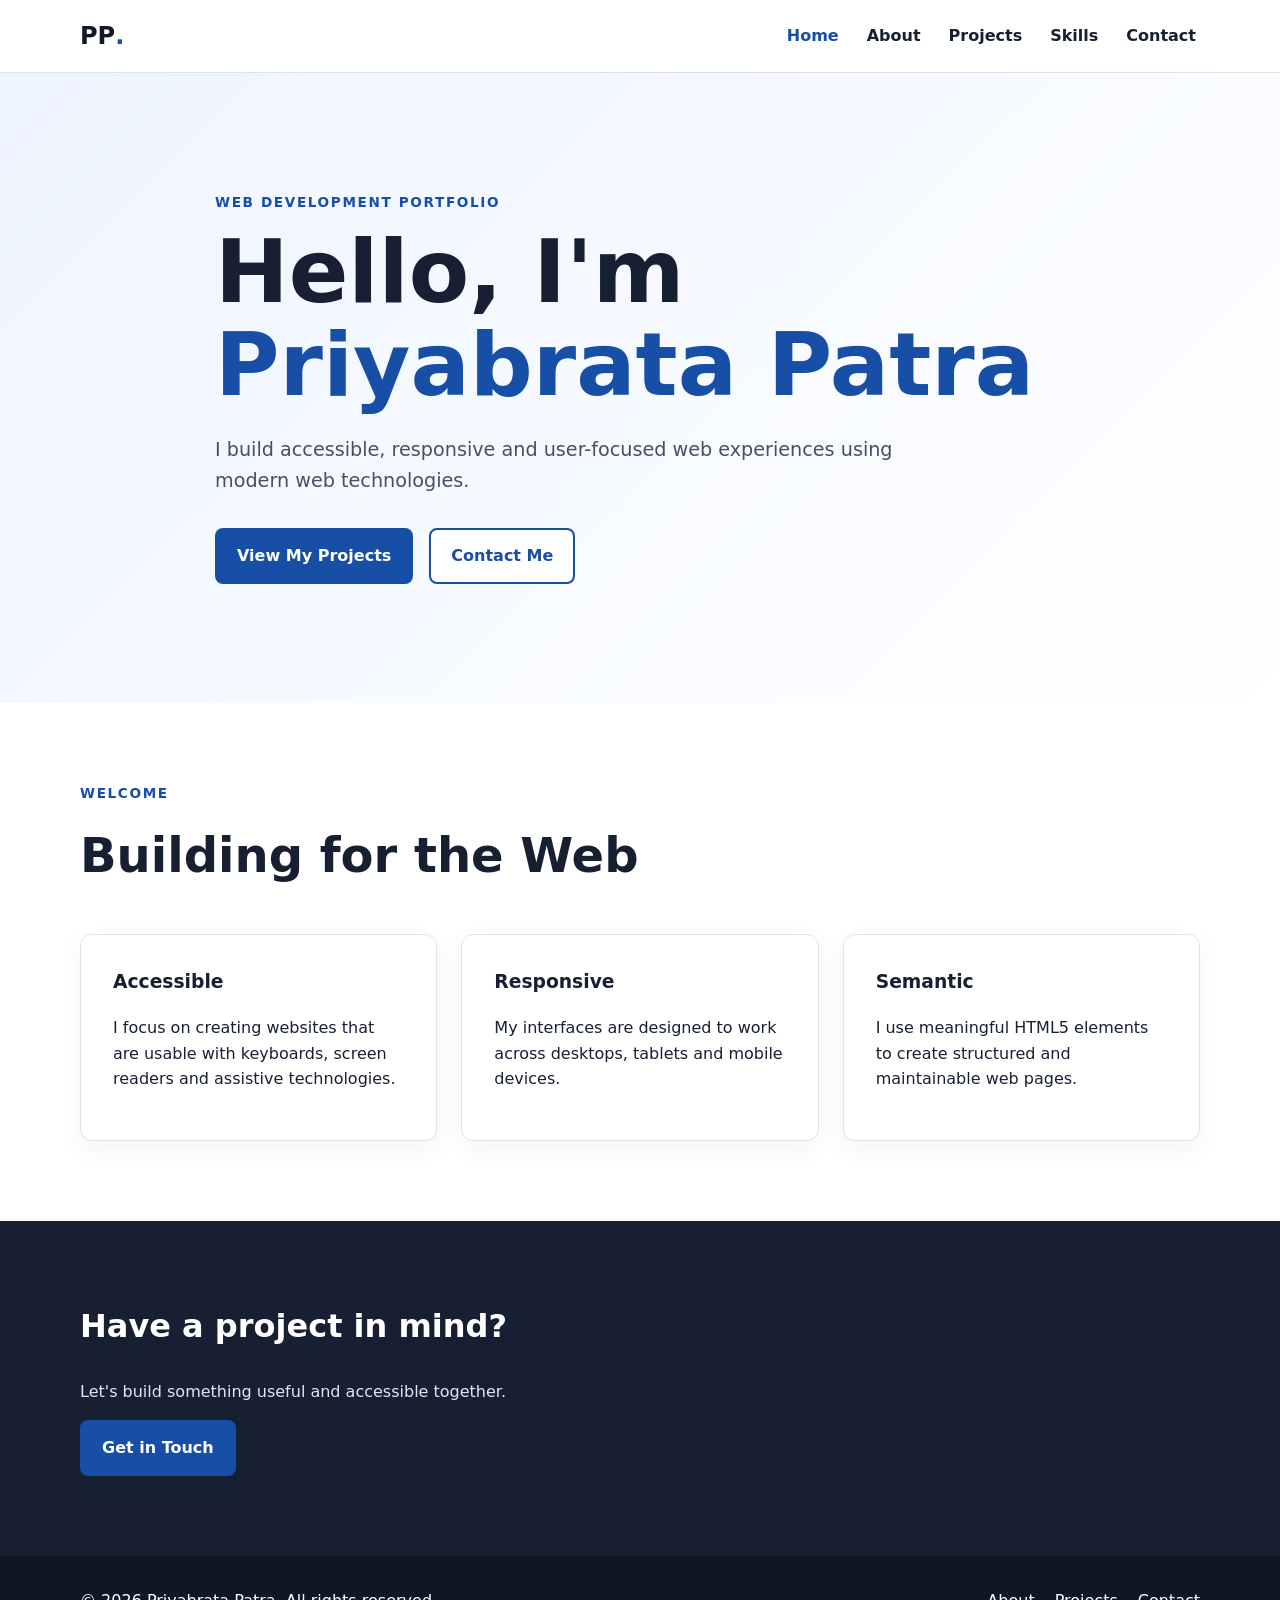
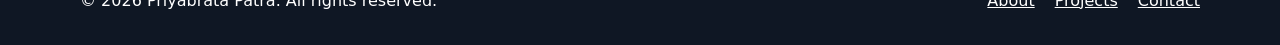
==== index.html @ 79d9bdec "Revise index.html for SEO and content updates Updated meta tags and content for improved SEO and cla" ====
<!DOCTYPE html>
<html lang="en">

<head>

    <meta charset="UTF-8">

    <meta
        name="viewport"
        content="width=device-width, initial-scale=1"
    >

    <title>Priyabrata Patra | Web Developer Portfolio</title>

    <meta
        name="description"
        content="Priyabrata Patra's portfolio showcasing accessible, responsive web development projects, technical skills and practical work."
    >

    <meta
        name="author"
        content="Priyabrata Patra"
    >

    <meta
        name="robots"
        content="index, follow"
    >

    <link
        rel="canonical"
        href="https://priyabratacare-source.github.io/portfolio/"
    >

    <meta
        property="og:title"
        content="Priyabrata Patra | Web Developer Portfolio"
    >

    <meta
        property="og:description"
        content="Explore Priyabrata Patra's web development projects, technical skills and practical work."
    >

    <meta
        property="og:type"
        content="website"
    >

    <meta
        property="og:url"
        content="https://priyabratacare-source.github.io/portfolio/"
    >

    <meta
        name="theme-color"
        content="#2563EB"
    >

    <link
        rel="stylesheet"
        href="css/style.css"
    >

</head>


<body>

    <!-- Skip navigation -->
    <a
        class="skip-link"
        href="#main-content"
    >
        Skip to main content
    </a>


    <!-- ================= HEADER ================= -->

    <header class="site-header">

        <div class="container header-inner">

            <!-- Logo -->

            <a
                class="logo"
                href="index.html"
                aria-label="Priyabrata Patra home"
            >
                PP<span aria-hidden="true">.</span>
            </a>


            <!-- Primary Navigation -->

            <nav
                class="main-navigation"
                aria-label="Primary navigation"
            >

                <ul>

                    <li>
                        <a
                            href="index.html"
                            aria-current="page"
                        >
                            Home
                        </a>
                    </li>

                    <li>
                        <a href="about.html">
                            About
                        </a>
                    </li>

                    <li>
                        <a href="projects.html">
                            Projects
                        </a>
                    </li>

                    <li>
                        <a href="skills.html">
                            Skills
                        </a>
                    </li>

                    <li>
                        <a href="contact.html">
                            Contact
                        </a>
                    </li>

                </ul>

            </nav>

        </div>

    </header>


    <!-- ================= MAIN CONTENT ================= -->

    <main id="main-content">


        <!-- ================= HERO ================= -->

        <section
            class="hero"
            aria-labelledby="hero-title"
        >

            <div class="container hero-content">

                <p class="eyebrow">
                    Web Development Portfolio
                </p>


                <h1 id="hero-title">
                    Hello, I'm
                    <span>Priyabrata Patra</span>
                </h1>


                <p class="hero-description">
                    I build accessible, responsive and user-focused
                    web experiences using modern web technologies.
                </p>


                <div class="button-group">

                    <a
                        class="button primary-button"
                        href="projects.html"
                    >
                        View My Projects
                    </a>

                    <a
                        class="button secondary-button"
                        href="contact.html"
                    >
                        Contact Me
                    </a>

                </div>

            </div>

        </section>


        <!-- ================= INTRODUCTION ================= -->

        <section
            class="section"
            aria-labelledby="introduction-title"
        >

            <div class="container">

                <header class="section-header">

                    <p class="eyebrow">
                        Welcome
                    </p>

                    <h2 id="introduction-title">
                        Building for the Web
                    </h2>

                </header>


                <div class="content-grid">


                    <article class="card">

                        <h3>
                            Accessible
                        </h3>

                        <p>
                            I focus on creating websites that are
                            usable with keyboards, screen readers
                            and assistive technologies.
                        </p>

                    </article>


                    <article class="card">

                        <h3>
                            Responsive
                        </h3>

                        <p>
                            My interfaces are designed to work across
                            desktops, tablets and mobile devices.
                        </p>

                    </article>


                    <article class="card">

                        <h3>
                            Semantic
                        </h3>

                        <p>
                            I use meaningful HTML5 elements to create
                            structured and maintainable web pages.
                        </p>

                    </article>


                </div>

            </div>

        </section>


        <!-- ================= CALL TO ACTION ================= -->

        <aside
            class="cta-section"
            aria-labelledby="cta-title"
        >

            <div class="container">

                <h2 id="cta-title">
                    Have a project in mind?
                </h2>

                <p>
                    Let's build something useful and accessible together.
                </p>

                <a
                    class="button primary-button"
                    href="contact.html"
                >
                    Get in Touch
                </a>

            </div>

        </aside>


    </main>


    <!-- ================= FOOTER ================= -->

    <footer class="site-footer">

        <div class="container footer-inner">

            <p>
                &copy; 2026 Priyabrata Patra.
                All rights reserved.
            </p>


            <nav
                aria-label="Footer navigation"
            >

                <ul>

                    <li>
                        <a href="about.html">
                            About
                        </a>
                    </li>

                    <li>
                        <a href="projects.html">
                            Projects
                        </a>
                    </li>

                    <li>
                        <a href="contact.html">
                            Contact
                        </a>
                    </li>

                </ul>

            </nav>

        </div>

    </footer>

</body>

</html>
---- css/style.css ----
/* =========================================================
   BASE
========================================================= */

*,
*::before,
*::after {
    box-sizing: border-box;
}

html {
    scroll-behavior: smooth;
}

body {
    margin: 0;
    font-family:
        system-ui,
        -apple-system,
        BlinkMacSystemFont,
        "Segoe UI",
        sans-serif;

    line-height: 1.6;
    color: #172033;
    background: #ffffff;
}

img {
    max-width: 100%;
    height: auto;
    display: block;
}

a {
    color: #174ea6;
}

a:hover {
    text-decoration-thickness: 2px;
}

button,
input,
textarea {
    font: inherit;
}

button {
    cursor: pointer;
}

/* =========================================================
   ACCESSIBILITY
========================================================= */

.skip-link {
    position: fixed;
    top: -100px;
    left: 1rem;
    z-index: 9999;

    padding: 0.75rem 1rem;

    color: #ffffff;
    background: #111827;

    border-radius: 0.4rem;
}

.skip-link:focus {
    top: 1rem;
}

:focus-visible {
    outline: 3px solid #ff8c00;
    outline-offset: 3px;
}

.visually-hidden {
    position: absolute;
    width: 1px;
    height: 1px;

    padding: 0;
    margin: -1px;

    overflow: hidden;
    clip: rect(0, 0, 0, 0);

    white-space: nowrap;
    border: 0;
}

/* =========================================================
   LAYOUT
========================================================= */

.container {
    width: min(1120px, calc(100% - 2rem));
    margin-inline: auto;
}

.narrow-content {
    max-width: 760px;
}

.section {
    padding: 5rem 0;
}

.section-alt {
    background: #f5f7fa;
}

/* =========================================================
   HEADER
========================================================= */

.site-header {
    position: sticky;
    top: 0;
    z-index: 1000;

    background: #ffffff;

    border-bottom: 1px solid #dfe3e8;
}

.header-inner {
    min-height: 72px;

    display: flex;
    align-items: center;
    justify-content: space-between;

    gap: 2rem;
}

.logo {
    display: inline-flex;
    align-items: center;

    font-size: 1.5rem;
    font-weight: 800;

    text-decoration: none;

    color: #111827;
}

.logo span {
    color: #174ea6;
}

/* =========================================================
   NAVIGATION
========================================================= */

.main-navigation ul,
.site-footer ul {
    display: flex;
    flex-wrap: wrap;

    gap: 1.25rem;

    list-style: none;

    padding: 0;
    margin: 0;
}

.main-navigation a {
    display: inline-block;

    padding: 0.5rem 0.25rem;

    color: #172033;

    font-weight: 600;
    text-decoration: none;
}

.main-navigation a:hover,
.main-navigation a[aria-current="page"] {
    color: #174ea6;
}

/* =========================================================
   HERO
========================================================= */

.hero {
    min-height: 70vh;

    display: flex;
    align-items: center;

    background:
        linear-gradient(
            135deg,
            #eef4ff,
            #ffffff
        );
}

.hero-content {
    max-width: 850px;
}

.eyebrow {
    margin: 0 0 0.75rem;

    color: #174ea6;

    font-size: 0.85rem;
    font-weight: 800;

    letter-spacing: 0.12em;
    text-transform: uppercase;
}

.hero h1 {
    max-width: 900px;

    margin: 0;

    font-size: clamp(2.5rem, 7vw, 5.5rem);
    line-height: 1.05;
}

.hero h1 span {
    color: #174ea6;
}

.hero-description {
    max-width: 680px;

    margin: 1.5rem 0;

    font-size: 1.2rem;
    color: #455065;
}

/* =========================================================
   BUTTONS
========================================================= */

.button-group {
    display: flex;
    flex-wrap: wrap;

    gap: 1rem;

    margin-top: 2rem;
}

.button {
    display: inline-block;

    padding: 0.8rem 1.25rem;

    border: 2px solid transparent;
    border-radius: 0.5rem;

    font-weight: 700;
    text-decoration: none;

    transition:
        transform 0.2s ease,
        background-color 0.2s ease;
}

.button:hover {
    transform: translateY(-2px);
}

.primary-button {
    color: #ffffff;
    background: #174ea6;
}

.primary-button:hover {
    background: #123d82;
}

.secondary-button {
    color: #174ea6;
    background: #ffffff;

    border-color: #174ea6;
}

.secondary-button:hover {
    color: #ffffff;
    background: #174ea6;
}

/* =========================================================
   PAGE HEADER
========================================================= */

.page-header {
    padding: 5rem 0 4rem;

    background: #f5f7fa;

    border-bottom: 1px solid #e1e5ea;
}

.page-header h1 {
    margin: 0;

    font-size: clamp(2.3rem, 5vw, 4rem);
    line-height: 1.1;
}

.page-header p:last-child {
    max-width: 650px;

    margin-bottom: 0;

    color: #4c586d;

    font-size: 1.1rem;
}

/* =========================================================
   SECTION HEADERS
========================================================= */

.section-header {
    max-width: 700px;

    margin-bottom: 2.5rem;
}

.section-header h2 {
    margin: 0;

    font-size: clamp(2rem, 4vw, 3rem);
}

/* =========================================================
   CARDS
========================================================= */

.content-grid {
    display: grid;

    grid-template-columns:
        repeat(3, minmax(0, 1fr));

    gap: 1.5rem;
}

.card,
.project-card,
.form-wrapper,
.contact-information {
    padding: 2rem;

    background: #ffffff;

    border: 1px solid #dfe3e8;
    border-radius: 0.75rem;

    box-shadow:
        0 8px 25px rgba(0, 0, 0, 0.05);
}

.card h2,
.card h3 {
    margin-top: 0;
}

/* =========================================================
   TWO COLUMN
========================================================= */

.two-column {
    display: grid;

    grid-template-columns:
        1.5fr 1fr;

    gap: 3rem;

    align-items: start;
}

.two-column h2 {
    margin-top: 0;

    font-size: 2rem;
}

/* =========================================================
   PROJECTS
========================================================= */

.project-grid {
    display: grid;

    grid-template-columns:
        repeat(3, minmax(0, 1fr));

    gap: 1.5rem;
}

.project-card {
    display: flex;
}

.project-content {
    width: 100%;
}

.project-number {
    margin-top: 0;

    color: #174ea6;

    font-size: 0.8rem;
    font-weight: 800;

    text-transform: uppercase;
    letter-spacing: 0.1em;
}

.project-card h3 {
    margin-top: 0.5rem;

    font-size: 1.5rem;
}

.tag-list {
    display: flex;
    flex-wrap: wrap;

    gap: 0.5rem;

    padding: 0;
    margin: 1.25rem 0;

    list-style: none;
}

.tag-list li {
    padding: 0.3rem 0.65rem;

    background: #eef4ff;

    border-radius: 999px;

    color: #174ea6;

    font-size: 0.85rem;
    font-weight: 700;
}

.text-link {
    font-weight: 700;
}

/* =========================================================
   SKILLS
========================================================= */

.skill-list {
    padding-left: 1.25rem;

    margin-bottom: 0;
}

.skill-list li {
    margin-bottom: 0.5rem;
}

/* =========================================================
   CTA
========================================================= */

.cta-section {
    padding: 5rem 0;

    color: #ffffff;

    background: #172033;
}

.cta-section h2 {
    margin-top: 0;

    font-size: 2rem;
}

.cta-section p {
    color: #e1e7f0;
}

/* =========================================================
   CONTACT
========================================================= */

.contact-layout {
    display: grid;

    grid-template-columns:
        0.8fr 1.2fr;

    gap: 2rem;

    align-items: start;
}

.contact-information h2,
.form-wrapper h2 {
    margin-top: 0;
}

address {
    font-style: normal;
}

.form-group {
    margin-bottom: 1.25rem;
}

.form-group label {
    display: block;

    margin-bottom: 0.4rem;

    font-weight: 700;
}

.form-group input,
.form-group textarea {
    width: 100%;

    padding: 0.75rem 0.9rem;

    color: #172033;
    background: #ffffff;

    border: 2px solid #aeb7c5;
    border-radius: 0.4rem;
}

.form-group textarea {
    resize: vertical;
    min-height: 160px;
}

.form-group input:focus,
.form-group textarea:focus {
    border-color: #174ea6;
}

/* =========================================================
   FOOTER
========================================================= */

.site-footer {
    padding: 2rem 0;

    background: #0f1724;

    color: #ffffff;
}

.footer-inner {
    display: flex;

    justify-content: space-between;
    align-items: center;

    gap: 1rem;
}

.site-footer p {
    margin: 0;
}

.site-footer a {
    color: #ffffff;
}

/* =========================================================
   RESPONSIVE
========================================================= */

@media (max-width: 850px) {

    .header-inner {
        flex-direction: column;

        padding: 1rem 0;
    }

    .main-navigation ul {
        justify-content: center;
    }

    .content-grid,
    .project-grid,
    .two-column,
    .contact-layout {
        grid-template-columns: 1fr;
    }

    .hero {
        min-height: auto;

        padding: 6rem 0;
    }

    .section {
        padding: 4rem 0;
    }

    .footer-inner {
        flex-direction: column;

        text-align: center;
    }

}

@media (max-width: 500px) {

    .container {
        width: min(100% - 1.25rem, 1120px);
    }

    .main-navigation ul {
        gap: 0.6rem;
    }

    .main-navigation a {
        font-size: 0.9rem;
    }

    .button-group {
        flex-direction: column;
    }

    .button {
        width: 100%;

        text-align: center;
    }

    .card,
    .project-card,
    .form-wrapper,
    .contact-information {
        padding: 1.4rem;
    }

}

/* =========================================================
   REDUCED MOTION
========================================================= */

@media (prefers-reduced-motion: reduce) {

    html {
        scroll-behavior: auto;
    }

    *,
    *::before,
    *::after {
        transition-duration: 0.01ms !important;
        animation-duration: 0.01ms !important;
        animation-iteration-count: 1 !important;
    }

}
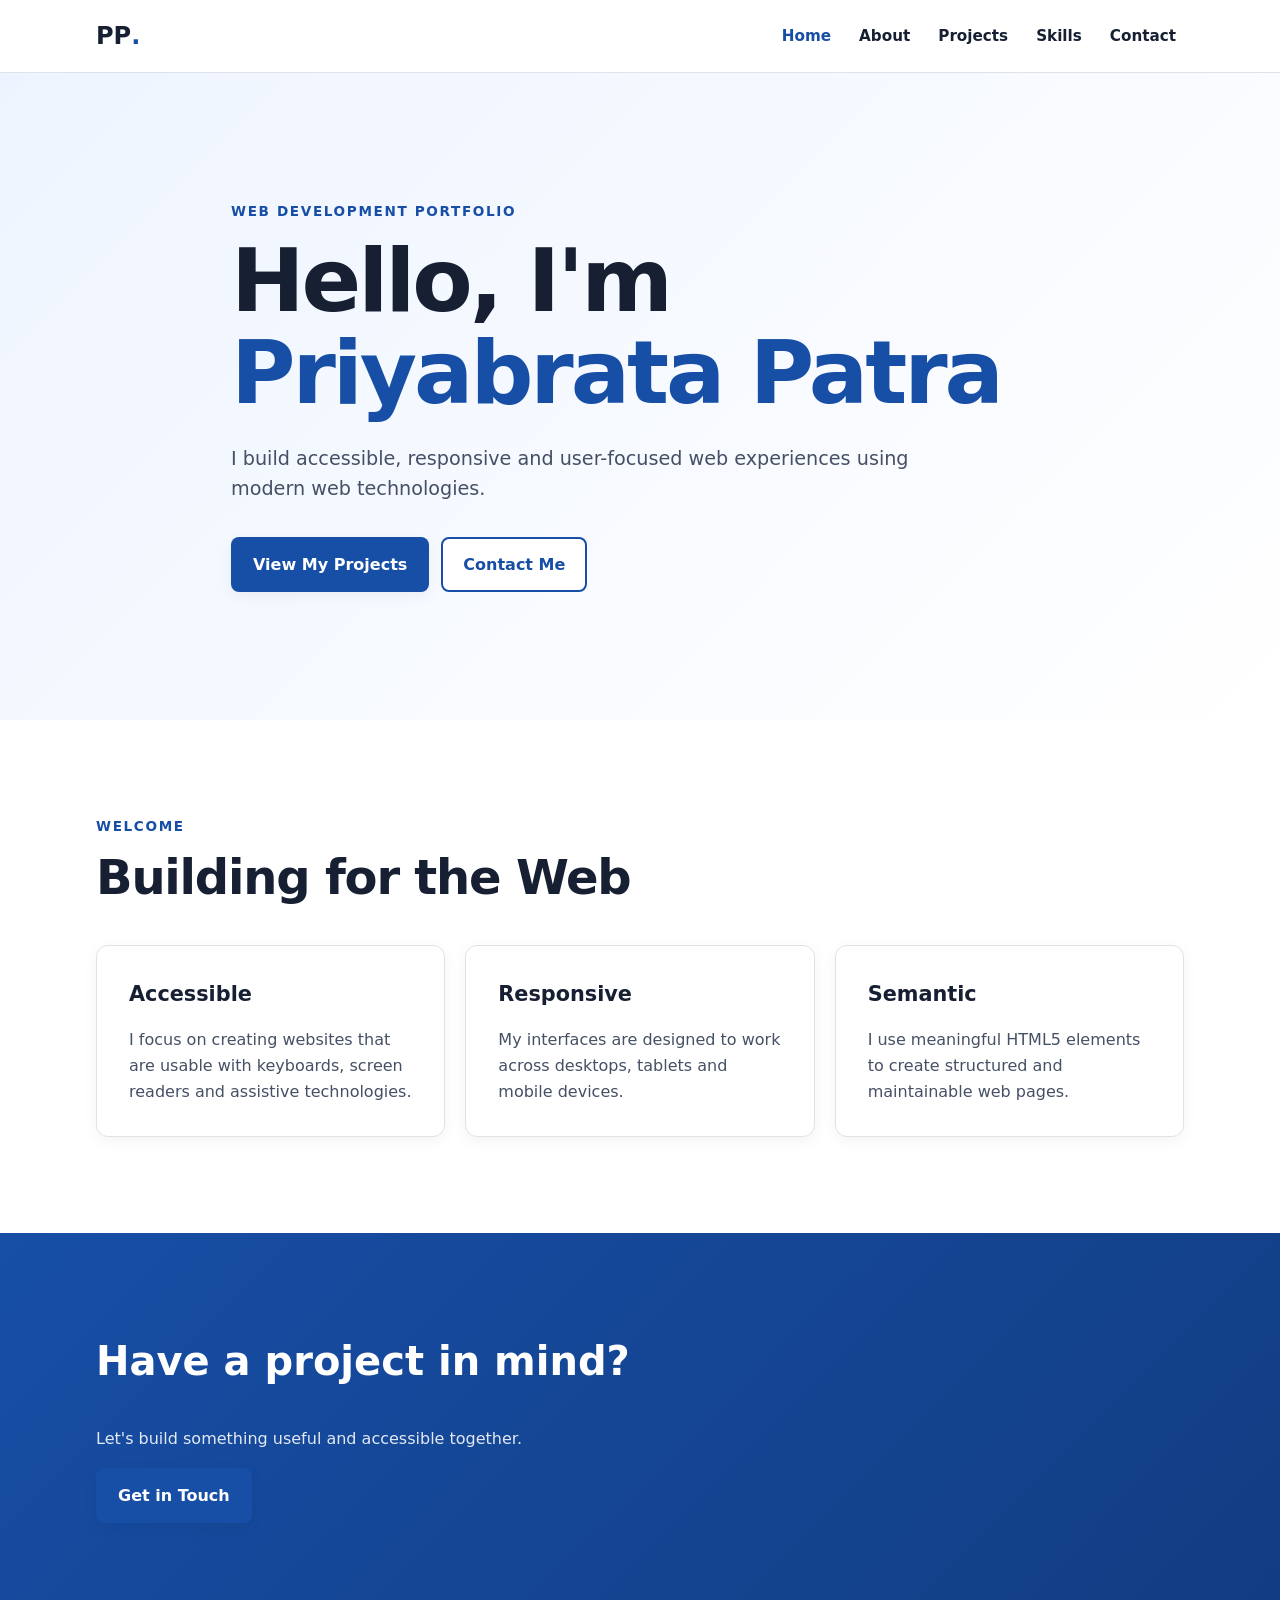
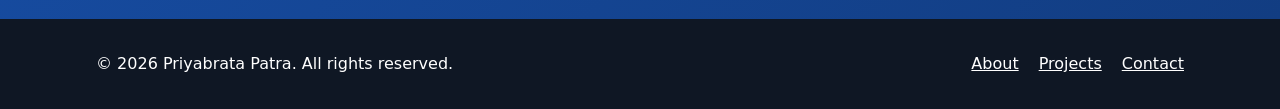
==== commit 56fb01c4: "Add newline at end of index.html" ====
--- a/index.html
+++ b/index.html
@@ -353,3 +353,4 @@
 </body>
 
 </html>
+ 
--- a/css/style.css
+++ b/css/style.css
@@ -1,39 +1,132 @@
-/* =========================================================
-   BASE
-========================================================= */
-
-*,
-*::before,
-*::after {
-    box-sizing: border-box;
-}
-
-html {
-    scroll-behavior: smooth;
-}
-
-body {
-    margin: 0;
-    font-family:
+/*
+=========================================================
+   PRIYABRATA PATRA PORTFOLIO — RESPONSIVE CSS
+   Mobile-first • Grid • Flexbox • Light/Dark Theme
+=========================================================
+*/
+
+/* =========================================================
+   1. DESIGN TOKENS
+========================================================= */
+
+:root {
+    color-scheme: light;
+
+    --primary: #174ea6;
+    --primary-dark: #123d82;
+    --primary-light: #eef4ff;
+    --accent: #ff8c00;
+
+    --bg: #ffffff;
+    --bg-alt: #f5f7fa;
+    --surface: #ffffff;
+
+    --text: #172033;
+    --text-secondary: #455065;
+
+    --border: #dfe3e8;
+    --border-strong: #aeb7c5;
+
+    --footer-bg: #0f1724;
+    --footer-text: #ffffff;
+
+    --shadow-sm: 0 4px 15px rgba(0, 0, 0, 0.05);
+    --shadow-md: 0 8px 25px rgba(0, 0, 0, 0.08);
+    --shadow-lg: 0 18px 45px rgba(0, 0, 0, 0.12);
+
+    --container-width: 1120px;
+    --container-padding: 1rem;
+
+    --radius-sm: 0.45rem;
+    --radius-md: 0.75rem;
+    --radius-lg: 1rem;
+    --radius-round: 999px;
+
+    --transition-fast: 0.2s ease;
+    --transition: 0.3s ease;
+
+    --font-family:
         system-ui,
         -apple-system,
         BlinkMacSystemFont,
         "Segoe UI",
         sans-serif;
-
+}
+
+@media (prefers-color-scheme: dark) {
+    :root {
+        color-scheme: dark;
+
+        --bg: #0f172a;
+        --bg-alt: #111827;
+        --surface: #1e293b;
+
+        --text: #f1f5f9;
+        --text-secondary: #cbd5e1;
+
+        --border: #334155;
+        --border-strong: #64748b;
+
+        --primary: #60a5fa;
+        --primary-dark: #3b82f6;
+        --primary-light: #172554;
+
+        --footer-bg: #020617;
+        --footer-text: #f8fafc;
+
+        --shadow-sm: 0 4px 15px rgba(0, 0, 0, 0.22);
+        --shadow-md: 0 8px 25px rgba(0, 0, 0, 0.30);
+        --shadow-lg: 0 18px 45px rgba(0, 0, 0, 0.38);
+    }
+}
+
+/* =========================================================
+   2. RESET
+========================================================= */
+
+*,
+*::before,
+*::after {
+    box-sizing: border-box;
+}
+
+html {
+    scroll-behavior: smooth;
+    scroll-padding-top: 90px;
+}
+
+body {
+    min-height: 100vh;
+    margin: 0;
+    overflow-x: hidden;
+
+    font-family: var(--font-family);
+    font-size: 1rem;
     line-height: 1.6;
-    color: #172033;
-    background: #ffffff;
+
+    color: var(--text);
+    background: var(--bg);
+
+    text-rendering: optimizeLegibility;
+
+    transition:
+        color var(--transition),
+        background-color var(--transition);
+}
+
+img,
+svg,
+video {
+    display: block;
+    max-width: 100%;
 }
 
 img {
-    max-width: 100%;
     height: auto;
-    display: block;
 }
 
 a {
-    color: #174ea6;
+    color: var(--primary);
 }
 
 a:hover {
@@ -42,7 +135,8 @@
 
 button,
 input,
-textarea {
+textarea,
+select {
     font: inherit;
 }
 
@@ -50,8 +144,35 @@
     cursor: pointer;
 }
 
-/* =========================================================
-   ACCESSIBILITY
+ul,
+ol {
+    margin: 0;
+    padding: 0;
+}
+
+h1,
+h2,
+h3,
+p {
+    overflow-wrap: break-word;
+}
+
+h1,
+h2,
+h3 {
+    color: var(--text);
+}
+
+p {
+    color: var(--text-secondary);
+}
+
+p:last-child {
+    margin-bottom: 0;
+}
+
+/* =========================================================
+   3. ACCESSIBILITY
 ========================================================= */
 
 .skip-link {
@@ -65,7 +186,10 @@
     color: #ffffff;
     background: #111827;
 
-    border-radius: 0.4rem;
+    border-radius: var(--radius-sm);
+
+    text-decoration: none;
+    font-weight: 700;
 }
 
 .skip-link:focus {
@@ -73,48 +197,51 @@
 }
 
 :focus-visible {
-    outline: 3px solid #ff8c00;
+    outline: 3px solid var(--accent);
     outline-offset: 3px;
 }
 
 .visually-hidden {
-    position: absolute;
-    width: 1px;
-    height: 1px;
-
-    padding: 0;
-    margin: -1px;
-
-    overflow: hidden;
-    clip: rect(0, 0, 0, 0);
-
-    white-space: nowrap;
-    border: 0;
-}
-
-/* =========================================================
-   LAYOUT
+    position: absolute !important;
+    width: 1px !important;
+    height: 1px !important;
+    padding: 0 !important;
+    margin: -1px !important;
+    overflow: hidden !important;
+    clip: rect(0, 0, 0, 0) !important;
+    white-space: nowrap !important;
+    border: 0 !important;
+}
+
+/* =========================================================
+   4. CONTAINER
 ========================================================= */
 
 .container {
-    width: min(1120px, calc(100% - 2rem));
+    width: 100%;
+    max-width: var(--container-width);
     margin-inline: auto;
+    padding-inline: var(--container-padding);
 }
 
 .narrow-content {
     max-width: 760px;
 }
 
+/* =========================================================
+   5. SECTIONS
+========================================================= */
+
 .section {
-    padding: 5rem 0;
+    padding-block: 3.5rem;
 }
 
 .section-alt {
-    background: #f5f7fa;
-}
-
-/* =========================================================
-   HEADER
+    background: var(--bg-alt);
+}
+
+/* =========================================================
+   6. HEADER
 ========================================================= */
 
 .site-header {
@@ -122,85 +249,123 @@
     top: 0;
     z-index: 1000;
 
-    background: #ffffff;
-
-    border-bottom: 1px solid #dfe3e8;
+    background: var(--bg);
+    background: color-mix(in srgb, var(--bg) 94%, transparent);
+
+    border-bottom: 1px solid var(--border);
+
+    backdrop-filter: blur(12px);
+    -webkit-backdrop-filter: blur(12px);
 }
 
 .header-inner {
-    min-height: 72px;
+    min-height: 64px;
 
     display: flex;
+    flex-direction: column;
     align-items: center;
-    justify-content: space-between;
-
-    gap: 2rem;
-}
+    justify-content: center;
+
+    gap: 0.5rem;
+    padding-block: 0.65rem;
+}
+
+/* =========================================================
+   7. LOGO
+========================================================= */
 
 .logo {
     display: inline-flex;
     align-items: center;
+    flex-shrink: 0;
+
+    color: var(--text);
 
     font-size: 1.5rem;
     font-weight: 800;
+    line-height: 1;
 
     text-decoration: none;
-
-    color: #111827;
 }
 
 .logo span {
-    color: #174ea6;
-}
-
-/* =========================================================
-   NAVIGATION
-========================================================= */
-
-.main-navigation ul,
-.site-footer ul {
-    display: flex;
-    flex-wrap: wrap;
-
-    gap: 1.25rem;
+    color: var(--primary);
+}
+
+/* =========================================================
+   8. NAVIGATION
+========================================================= */
+
+.main-navigation {
+    width: 100%;
+}
+
+.main-navigation ul {
+    display: grid;
+    grid-template-columns: repeat(3, minmax(0, 1fr));
+
+    gap: 0.25rem;
+
+    width: 100%;
 
     list-style: none;
-
-    padding: 0;
-    margin: 0;
+}
+
+.main-navigation li {
+    min-width: 0;
 }
 
 .main-navigation a {
-    display: inline-block;
-
-    padding: 0.5rem 0.25rem;
-
-    color: #172033;
-
-    font-weight: 600;
-    text-decoration: none;
-}
-
-.main-navigation a:hover,
-.main-navigation a[aria-current="page"] {
-    color: #174ea6;
-}
-
-/* =========================================================
-   HERO
-========================================================= */
-
-.hero {
-    min-height: 70vh;
+    min-height: 44px;
 
     display: flex;
     align-items: center;
+    justify-content: center;
+
+    padding: 0.5rem 0.25rem;
+
+    color: var(--text);
+
+    border-radius: var(--radius-sm);
+
+    font-size: 0.85rem;
+    font-weight: 600;
+    text-align: center;
+    text-decoration: none;
+
+    transition:
+        color var(--transition-fast),
+        background-color var(--transition-fast);
+}
+
+.main-navigation a:hover,
+.main-navigation a:focus-visible {
+    color: var(--primary);
+    background: var(--primary-light);
+}
+
+.main-navigation a[aria-current="page"] {
+    color: var(--primary);
+    font-weight: 800;
+}
+
+/* =========================================================
+   9. HERO
+========================================================= */
+
+.hero {
+    min-height: auto;
+
+    display: flex;
+    align-items: center;
+
+    padding-block: 4.5rem;
 
     background:
         linear-gradient(
             135deg,
-            #eef4ff,
-            #ffffff
+            var(--primary-light),
+            var(--bg)
         );
 }
 
@@ -211,7 +376,7 @@
 .eyebrow {
     margin: 0 0 0.75rem;
 
-    color: #174ea6;
+    color: var(--primary);
 
     font-size: 0.85rem;
     font-weight: 800;
@@ -222,41 +387,42 @@
 
 .hero h1 {
     max-width: 900px;
-
     margin: 0;
 
-    font-size: clamp(2.5rem, 7vw, 5.5rem);
+    font-size: clamp(2.5rem, 10vw, 5.5rem);
     line-height: 1.05;
+    letter-spacing: -0.035em;
 }
 
 .hero h1 span {
-    color: #174ea6;
+    color: var(--primary);
 }
 
 .hero-description {
     max-width: 680px;
-
-    margin: 1.5rem 0;
-
-    font-size: 1.2rem;
-    color: #455065;
-}
-
-/* =========================================================
-   BUTTONS
+    margin-block: 1.5rem;
+
+    color: var(--text-secondary);
+    font-size: clamp(1rem, 3vw, 1.2rem);
+}
+
+/* =========================================================
+   10. BUTTONS
 ========================================================= */
 
 .button-group {
     display: flex;
-    flex-wrap: wrap;
-
-    gap: 1rem;
-
+    flex-direction: column;
+    gap: 0.75rem;
     margin-top: 2rem;
 }
 
 .button {
-    display: inline-block;
+    min-height: 46px;
+
+    display: inline-flex;
+    align-items: center;
+    justify-content: center;
 
     padding: 0.8rem 1.25rem;
 
@@ -264,11 +430,15 @@
     border-radius: 0.5rem;
 
     font-weight: 700;
+    text-align: center;
     text-decoration: none;
 
     transition:
-        transform 0.2s ease,
-        background-color 0.2s ease;
+        transform var(--transition-fast),
+        color var(--transition-fast),
+        background-color var(--transition-fast),
+        border-color var(--transition-fast),
+        box-shadow var(--transition-fast);
 }
 
 .button:hover {
@@ -277,136 +447,180 @@
 
 .primary-button {
     color: #ffffff;
-    background: #174ea6;
+    background: var(--primary);
+    box-shadow: var(--shadow-sm);
 }
 
 .primary-button:hover {
-    background: #123d82;
+    color: #ffffff;
+    background: var(--primary-dark);
+    box-shadow: var(--shadow-md);
 }
 
 .secondary-button {
-    color: #174ea6;
-    background: #ffffff;
-
-    border-color: #174ea6;
+    color: var(--primary);
+    background: var(--bg);
+    border-color: var(--primary);
 }
 
 .secondary-button:hover {
     color: #ffffff;
-    background: #174ea6;
-}
-
-/* =========================================================
-   PAGE HEADER
+    background: var(--primary);
+}
+
+/* =========================================================
+   11. PAGE HEADER
 ========================================================= */
 
 .page-header {
-    padding: 5rem 0 4rem;
-
-    background: #f5f7fa;
-
-    border-bottom: 1px solid #e1e5ea;
+    padding-block: 3.5rem;
+
+    background: var(--bg-alt);
+    border-bottom: 1px solid var(--border);
 }
 
 .page-header h1 {
     margin: 0;
 
-    font-size: clamp(2.3rem, 5vw, 4rem);
+    font-size: clamp(2.3rem, 8vw, 4rem);
     line-height: 1.1;
+    letter-spacing: -0.03em;
 }
 
 .page-header p:last-child {
     max-width: 650px;
-
     margin-bottom: 0;
 
-    color: #4c586d;
-
+    color: var(--text-secondary);
     font-size: 1.1rem;
 }
 
 /* =========================================================
-   SECTION HEADERS
+   12. PROFILE PHOTO
+========================================================= */
+
+.profile-photo-wrapper {
+    display: flex;
+    align-items: center;
+    justify-content: center;
+}
+
+.profile-photo {
+    width: min(240px, 70vw);
+    aspect-ratio: 1 / 1;
+
+    margin: 0 auto;
+
+    object-fit: cover;
+
+    border: 5px solid var(--surface);
+    border-radius: 50%;
+
+    box-shadow: var(--shadow-lg);
+}
+
+/* =========================================================
+   13. SECTION HEADERS
 ========================================================= */
 
 .section-header {
     max-width: 700px;
-
     margin-bottom: 2.5rem;
 }
 
 .section-header h2 {
     margin: 0;
 
-    font-size: clamp(2rem, 4vw, 3rem);
-}
-
-/* =========================================================
-   CARDS
+    font-size: clamp(2rem, 6vw, 3rem);
+    line-height: 1.15;
+    letter-spacing: -0.025em;
+}
+
+/* =========================================================
+   14. GRIDS
 ========================================================= */
 
 .content-grid {
     display: grid;
-
-    grid-template-columns:
-        repeat(3, minmax(0, 1fr));
-
-    gap: 1.5rem;
-}
+    grid-template-columns: 1fr;
+    gap: 1.25rem;
+}
+
+.project-grid {
+    display: grid;
+    grid-template-columns: 1fr;
+    gap: 1.25rem;
+}
+
+.two-column {
+    display: grid;
+    grid-template-columns: 1fr;
+    gap: 2rem;
+    align-items: start;
+}
+
+.two-column > * {
+    min-width: 0;
+}
+
+.two-column h2 {
+    margin-top: 0;
+    font-size: clamp(1.8rem, 5vw, 2rem);
+}
+
+/* =========================================================
+   15. CARDS
+========================================================= */
 
 .card,
 .project-card,
 .form-wrapper,
 .contact-information {
-    padding: 2rem;
-
-    background: #ffffff;
-
-    border: 1px solid #dfe3e8;
-    border-radius: 0.75rem;
-
-    box-shadow:
-        0 8px 25px rgba(0, 0, 0, 0.05);
+    min-width: 0;
+
+    padding: 1.5rem;
+
+    background: var(--surface);
+
+    border: 1px solid var(--border);
+    border-radius: var(--radius-md);
+
+    box-shadow: var(--shadow-sm);
+
+    transition:
+        transform var(--transition),
+        box-shadow var(--transition),
+        border-color var(--transition);
 }
 
 .card h2,
+.card h3,
+.project-card h3,
+.form-wrapper h2,
+.contact-information h2 {
+    margin-top: 0;
+    color: var(--text);
+}
+
 .card h3 {
-    margin-top: 0;
-}
-
-/* =========================================================
-   TWO COLUMN
-========================================================= */
-
-.two-column {
-    display: grid;
-
-    grid-template-columns:
-        1.5fr 1fr;
-
-    gap: 3rem;
-
-    align-items: start;
-}
-
-.two-column h2 {
-    margin-top: 0;
-
-    font-size: 2rem;
-}
-
-/* =========================================================
-   PROJECTS
-========================================================= */
-
-.project-grid {
-    display: grid;
-
-    grid-template-columns:
-        repeat(3, minmax(0, 1fr));
-
-    gap: 1.5rem;
-}
+    margin-bottom: 0.75rem;
+    font-size: 1.3rem;
+}
+
+.card p:last-child {
+    margin-bottom: 0;
+}
+
+.card:hover,
+.project-card:hover {
+    transform: translateY(-4px);
+    box-shadow: var(--shadow-md);
+    border-color: var(--primary);
+}
+
+/* =========================================================
+   16. PROJECTS
+========================================================= */
 
 .project-card {
     display: flex;
@@ -418,30 +632,27 @@
 
 .project-number {
     margin-top: 0;
-
-    color: #174ea6;
+    color: var(--primary);
 
     font-size: 0.8rem;
     font-weight: 800;
 
+    letter-spacing: 0.1em;
     text-transform: uppercase;
-    letter-spacing: 0.1em;
 }
 
 .project-card h3 {
     margin-top: 0.5rem;
-
     font-size: 1.5rem;
 }
 
 .tag-list {
     display: flex;
     flex-wrap: wrap;
-
     gap: 0.5rem;
 
+    margin: 1.25rem 0;
     padding: 0;
-    margin: 1.25rem 0;
 
     list-style: none;
 }
@@ -449,11 +660,10 @@
 .tag-list li {
     padding: 0.3rem 0.65rem;
 
-    background: #eef4ff;
-
-    border-radius: 999px;
-
-    color: #174ea6;
+    color: var(--primary);
+    background: var(--primary-light);
+
+    border-radius: var(--radius-round);
 
     font-size: 0.85rem;
     font-weight: 700;
@@ -464,192 +674,356 @@
 }
 
 /* =========================================================
-   SKILLS
+   17. SKILLS
 ========================================================= */
 
 .skill-list {
+    margin: 0;
     padding-left: 1.25rem;
-
-    margin-bottom: 0;
 }
 
 .skill-list li {
     margin-bottom: 0.5rem;
 }
 
-/* =========================================================
-   CTA
+.skill-list li:last-child {
+    margin-bottom: 0;
+}
+
+/* =========================================================
+   18. CTA
 ========================================================= */
 
 .cta-section {
-    padding: 5rem 0;
+    padding-block: 4rem;
 
     color: #ffffff;
 
-    background: #172033;
+    background:
+        linear-gradient(
+            135deg,
+            var(--primary),
+            var(--primary-dark)
+        );
 }
 
 .cta-section h2 {
     margin-top: 0;
-
-    font-size: 2rem;
+    color: #ffffff;
+
+    font-size: clamp(1.8rem, 6vw, 2.5rem);
 }
 
 .cta-section p {
-    color: #e1e7f0;
-}
-
-/* =========================================================
-   CONTACT
+    max-width: 650px;
+    color: rgba(255, 255, 255, 0.88);
+}
+
+/* =========================================================
+   19. CONTACT
 ========================================================= */
 
 .contact-layout {
     display: grid;
-
-    grid-template-columns:
-        0.8fr 1.2fr;
-
-    gap: 2rem;
-
+    grid-template-columns: 1fr;
+
+    gap: 1.5rem;
     align-items: start;
 }
 
 .contact-information h2,
 .form-wrapper h2 {
     margin-top: 0;
+    color: var(--text);
 }
 
 address {
     font-style: normal;
 }
 
+.contact-information address p {
+    margin-block: 1rem;
+}
+
+.contact-information a {
+    color: var(--primary);
+    font-weight: 700;
+}
+
 .form-group {
     margin-bottom: 1.25rem;
 }
 
 .form-group label {
     display: block;
-
     margin-bottom: 0.4rem;
 
+    color: var(--text);
     font-weight: 700;
 }
 
 .form-group input,
 .form-group textarea {
     width: 100%;
+    max-width: 100%;
 
     padding: 0.75rem 0.9rem;
 
-    color: #172033;
-    background: #ffffff;
-
-    border: 2px solid #aeb7c5;
-    border-radius: 0.4rem;
+    color: var(--text);
+    background: var(--bg);
+
+    border: 2px solid var(--border-strong);
+    border-radius: var(--radius-sm);
+
+    outline: none;
+
+    transition:
+        border-color var(--transition-fast),
+        box-shadow var(--transition-fast),
+        background-color var(--transition-fast);
+}
+
+.form-group input {
+    min-height: 46px;
 }
 
 .form-group textarea {
+    min-height: 160px;
     resize: vertical;
-    min-height: 160px;
 }
 
 .form-group input:focus,
 .form-group textarea:focus {
-    border-color: #174ea6;
-}
-
-/* =========================================================
-   FOOTER
+    border-color: var(--primary);
+
+    box-shadow:
+        0 0 0 3px
+        color-mix(
+            in srgb,
+            var(--primary) 20%,
+            transparent
+        );
+}
+
+/* =========================================================
+   20. FOOTER
 ========================================================= */
 
 .site-footer {
-    padding: 2rem 0;
-
-    background: #0f1724;
-
-    color: #ffffff;
+    padding-block: 2rem;
+
+    color: var(--footer-text);
+    background: var(--footer-bg);
 }
 
 .footer-inner {
     display: flex;
-
-    justify-content: space-between;
+    flex-direction: column;
+
     align-items: center;
+    justify-content: center;
 
     gap: 1rem;
+
+    text-align: center;
 }
 
 .site-footer p {
     margin: 0;
+    color: var(--footer-text);
+}
+
+.site-footer ul {
+    display: flex;
+    flex-wrap: wrap;
+
+    justify-content: center;
+
+    gap: 0.75rem 1.25rem;
+
+    list-style: none;
 }
 
 .site-footer a {
-    color: #ffffff;
-}
-
-/* =========================================================
-   RESPONSIVE
-========================================================= */
-
-@media (max-width: 850px) {
+    color: var(--footer-text);
+}
+
+/* =========================================================
+   21. TABLET
+========================================================= */
+
+@media (min-width: 640px) {
+    :root {
+        --container-padding: 1.5rem;
+    }
 
     .header-inner {
-        flex-direction: column;
-
-        padding: 1rem 0;
+        flex-direction: row;
+        min-height: 72px;
+        padding-block: 0;
+    }
+
+    .main-navigation {
+        width: auto;
+        margin-left: auto;
     }
 
     .main-navigation ul {
-        justify-content: center;
-    }
-
-    .content-grid,
-    .project-grid,
-    .two-column,
+        display: flex;
+        flex-wrap: wrap;
+        justify-content: flex-end;
+        gap: 0.25rem 0.75rem;
+        width: auto;
+    }
+
+    .main-navigation a {
+        padding: 0.5rem;
+        font-size: 0.95rem;
+    }
+
+    .hero {
+        min-height: 70vh;
+        padding-block: 6rem;
+    }
+
+    .button-group {
+        flex-direction: row;
+        flex-wrap: wrap;
+    }
+
+    .button {
+        width: auto;
+    }
+
+    .content-grid {
+        grid-template-columns: repeat(2, minmax(0, 1fr));
+    }
+
+    .project-grid {
+        grid-template-columns: repeat(2, minmax(0, 1fr));
+    }
+
+    .card,
+    .project-card,
+    .form-wrapper,
+    .contact-information {
+        padding: 2rem;
+    }
+
+    .page-header {
+        padding-block: 5rem 4rem;
+    }
+
+    .profile-photo {
+        width: 260px;
+    }
+
+    .footer-inner {
+        flex-direction: row;
+        justify-content: space-between;
+        text-align: left;
+    }
+
+    .site-footer ul {
+        justify-content: flex-end;
+    }
+}
+
+/* =========================================================
+   22. DESKTOP
+========================================================= */
+
+@media (min-width: 851px) {
+    :root {
+        --container-padding: 1rem;
+    }
+
+    .content-grid {
+        grid-template-columns: repeat(3, minmax(0, 1fr));
+    }
+
+    .project-grid {
+        grid-template-columns: repeat(3, minmax(0, 1fr));
+    }
+
+    .two-column {
+        grid-template-columns:
+            minmax(0, 1.5fr)
+            minmax(280px, 1fr);
+        gap: 3rem;
+        align-items: center;
+    }
+
     .contact-layout {
-        grid-template-columns: 1fr;
+        grid-template-columns:
+            minmax(260px, 0.8fr)
+            minmax(0, 1.2fr);
+        gap: 2rem;
     }
 
     .hero {
-        min-height: auto;
-
-        padding: 6rem 0;
+        padding-block: 7rem;
     }
 
     .section {
-        padding: 4rem 0;
-    }
-
-    .footer-inner {
-        flex-direction: column;
-
-        text-align: center;
-    }
-
-}
+        padding-block: 5rem;
+    }
+
+    .cta-section {
+        padding-block: 5rem;
+    }
+
+    .profile-photo {
+        width: 280px;
+    }
+}
+
+/* =========================================================
+   23. LARGE DESKTOP
+========================================================= */
+
+@media (min-width: 1200px) {
+    .hero {
+        padding-block: 8rem;
+    }
+
+    .page-header {
+        padding-block: 6rem 5rem;
+    }
+
+    .section {
+        padding-block: 6rem;
+    }
+
+    .cta-section {
+        padding-block: 6rem;
+    }
+}
+
+/* =========================================================
+   24. SMALL MOBILE
+========================================================= */
 
 @media (max-width: 500px) {
-
     .container {
-        width: min(100% - 1.25rem, 1120px);
-    }
-
-    .main-navigation ul {
-        gap: 0.6rem;
+        padding-inline: 0.75rem;
     }
 
     .main-navigation a {
-        font-size: 0.9rem;
-    }
-
-    .button-group {
-        flex-direction: column;
-    }
-
-    .button {
-        width: 100%;
-
-        text-align: center;
+        padding-inline: 0.2rem;
+        font-size: 0.82rem;
+    }
+
+    .hero {
+        padding-block: 4rem;
+    }
+
+    .section {
+        padding-block: 3.5rem;
+    }
+
+    .page-header {
+        padding-block: 4rem 3.5rem;
     }
 
     .card,
@@ -659,14 +1033,46 @@
         padding: 1.4rem;
     }
 
-}
-
-/* =========================================================
-   REDUCED MOTION
+    .profile-photo {
+        width: min(220px, 65vw);
+    }
+}
+
+/* =========================================================
+   25. VERY SMALL MOBILE
+========================================================= */
+
+@media (max-width: 380px) {
+    .main-navigation ul {
+        grid-template-columns: repeat(2, minmax(0, 1fr));
+    }
+
+    .main-navigation a {
+        font-size: 0.85rem;
+    }
+
+    .hero h1 {
+        font-size: 2.3rem;
+    }
+
+    .page-header h1 {
+        font-size: 2.2rem;
+    }
+
+    .section {
+        padding-block: 3rem;
+    }
+
+    .profile-photo {
+        width: 190px;
+    }
+}
+
+/* =========================================================
+   26. REDUCED MOTION
 ========================================================= */
 
 @media (prefers-reduced-motion: reduce) {
-
     html {
         scroll-behavior: auto;
     }
@@ -674,9 +1080,9 @@
     *,
     *::before,
     *::after {
+        scroll-behavior: auto !important;
         transition-duration: 0.01ms !important;
         animation-duration: 0.01ms !important;
         animation-iteration-count: 1 !important;
     }
-
-}
+}
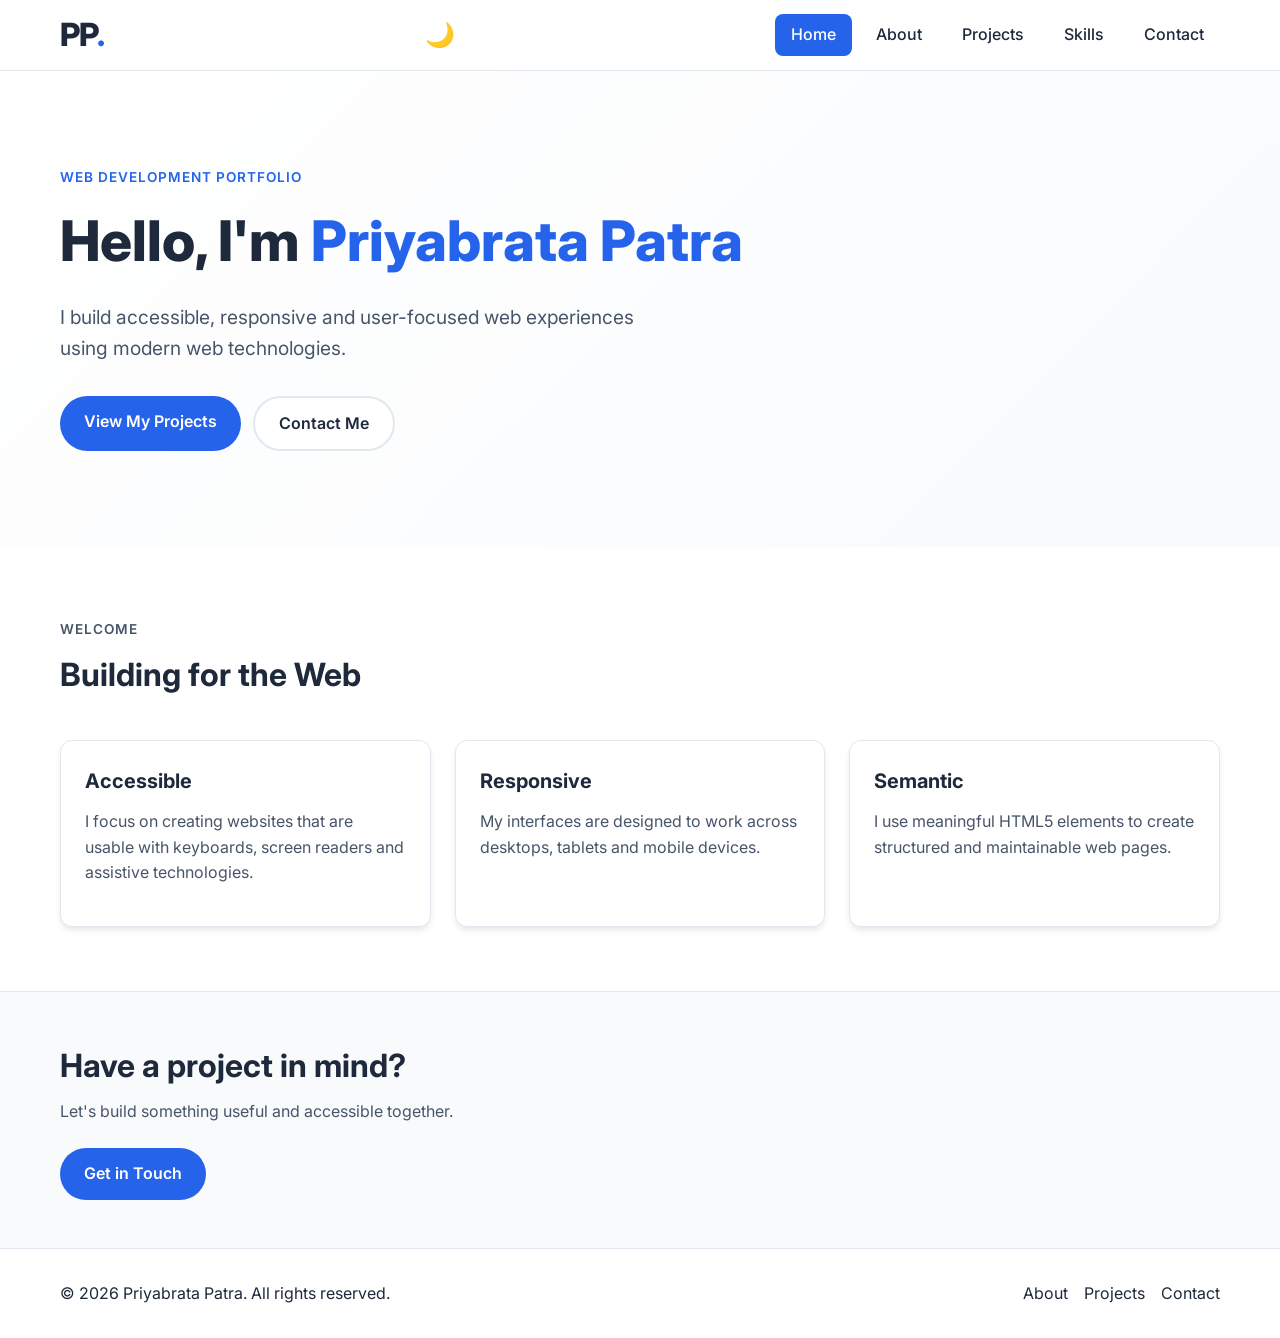
==== commit 1ca97ba5: "Refactor HTML structure and improve accessibility" ====
--- a/index.html
+++ b/index.html
@@ -1,356 +1,179 @@
-
 <!DOCTYPE html>
 <html lang="en">
 
 <head>
-
     <meta charset="UTF-8">
-
-    <meta
-        name="viewport"
-        content="width=device-width, initial-scale=1"
-    >
-
+    <meta name="viewport" content="width=device-width, initial-scale=1">
     <title>Priyabrata Patra | Web Developer Portfolio</title>
-
-    <meta
-        name="description"
-        content="Priyabrata Patra's portfolio showcasing accessible, responsive web development projects, technical skills and practical work."
-    >
-
-    <meta
-        name="author"
-        content="Priyabrata Patra"
-    >
-
-    <meta
-        name="robots"
-        content="index, follow"
-    >
-
-    <link
-        rel="canonical"
-        href="https://priyabratacare-source.github.io/portfolio/"
-    >
-
-    <meta
-        property="og:title"
-        content="Priyabrata Patra | Web Developer Portfolio"
-    >
-
-    <meta
-        property="og:description"
-        content="Explore Priyabrata Patra's web development projects, technical skills and practical work."
-    >
-
-    <meta
-        property="og:type"
-        content="website"
-    >
-
-    <meta
-        property="og:url"
-        content="https://priyabratacare-source.github.io/portfolio/"
-    >
-
-    <meta
-        name="theme-color"
-        content="#2563EB"
-    >
-
-    <link
-        rel="stylesheet"
-        href="css/style.css"
-    >
-
+    <meta name="description" content="Priyabrata Patra's portfolio showcasing accessible, responsive web development projects.">
+    <meta name="author" content="Priyabrata Patra">
+    <meta name="robots" content="index, follow">
+    <link rel="canonical" href="https://priyabratacare-source.github.io/portfolio/">
+    <meta property="og:title" content="Priyabrata Patra | Web Developer Portfolio">
+    <meta property="og:description" content="Explore Priyabrata Patra's web development projects, technical skills and practical work.">
+    <meta property="og:type" content="website">
+    <meta property="og:url" content="https://priyabratacare-source.github.io/portfolio/">
+    <meta name="theme-color" content="#2563EB">
+    <link rel="stylesheet" href="css/style.css">
+    <link rel="preconnect" href="https://fonts.googleapis.com">
+    <link href="https://fonts.googleapis.com/css2?family=Inter:wght@300;400;500;600;700;800&display=swap" rel="stylesheet">
 </head>
 
-
 <body>
-
     <!-- Skip navigation -->
-    <a
-        class="skip-link"
-        href="#main-content"
-    >
-        Skip to main content
-    </a>
-
+    <a class="skip-link" href="#main-content">Skip to main content</a>
 
     <!-- ================= HEADER ================= -->
+    <header class="site-header">
+        <div class="container header-inner">
+            <a class="logo" href="index.html" aria-label="Priyabrata Patra home">PP<span>.</span></a>
 
-    <header class="site-header">
-
-        <div class="container header-inner">
-
-            <!-- Logo -->
-
-            <a
-                class="logo"
-                href="index.html"
-                aria-label="Priyabrata Patra home"
-            >
-                PP<span aria-hidden="true">.</span>
-            </a>
-
+            <!-- Actions: theme + hamburger -->
+            <div class="header-actions">
+                <button class="theme-toggle" aria-label="Toggle dark mode" id="themeToggle">
+                    <span class="theme-icon">🌙</span>
+                </button>
+                <button class="menu-toggle" aria-label="Toggle navigation" aria-expanded="false" aria-controls="primary-nav">
+                    <span></span><span></span><span></span>
+                </button>
+            </div>
 
             <!-- Primary Navigation -->
-
-            <nav
-                class="main-navigation"
-                aria-label="Primary navigation"
-            >
-
+            <nav class="main-navigation" id="primary-nav" aria-label="Primary navigation">
                 <ul>
-
-                    <li>
-                        <a
-                            href="index.html"
-                            aria-current="page"
-                        >
-                            Home
-                        </a>
-                    </li>
-
-                    <li>
-                        <a href="about.html">
-                            About
-                        </a>
-                    </li>
-
-                    <li>
-                        <a href="projects.html">
-                            Projects
-                        </a>
-                    </li>
-
-                    <li>
-                        <a href="skills.html">
-                            Skills
-                        </a>
-                    </li>
-
-                    <li>
-                        <a href="contact.html">
-                            Contact
-                        </a>
-                    </li>
-
+                    <li><a href="index.html" aria-current="page">Home</a></li>
+                    <li><a href="about.html">About</a></li>
+                    <li><a href="projects.html">Projects</a></li>
+                    <li><a href="skills.html">Skills</a></li>
+                    <li><a href="contact.html">Contact</a></li>
                 </ul>
-
             </nav>
-
         </div>
-
     </header>
 
-
     <!-- ================= MAIN CONTENT ================= -->
-
     <main id="main-content">
-
-
-        <!-- ================= HERO ================= -->
-
-        <section
-            class="hero"
-            aria-labelledby="hero-title"
-        >
-
+        <!-- HERO -->
+        <section class="hero" aria-labelledby="hero-title">
             <div class="container hero-content">
-
-                <p class="eyebrow">
-                    Web Development Portfolio
+                <p class="eyebrow">Web Development Portfolio</p>
+                <h1 id="hero-title">
+                    Hello, I'm <span>Priyabrata Patra</span>
+                </h1>
+                <p class="hero-description">
+                    I build accessible, responsive and user-focused web experiences using modern web technologies.
                 </p>
-
-
-                <h1 id="hero-title">
-                    Hello, I'm
-                    <span>Priyabrata Patra</span>
-                </h1>
-
-
-                <p class="hero-description">
-                    I build accessible, responsive and user-focused
-                    web experiences using modern web technologies.
-                </p>
-
-
                 <div class="button-group">
-
-                    <a
-                        class="button primary-button"
-                        href="projects.html"
-                    >
-                        View My Projects
-                    </a>
-
-                    <a
-                        class="button secondary-button"
-                        href="contact.html"
-                    >
-                        Contact Me
-                    </a>
-
+                    <a class="button primary-button" href="projects.html">View My Projects</a>
+                    <a class="button secondary-button" href="contact.html">Contact Me</a>
                 </div>
-
             </div>
-
         </section>
 
-
-        <!-- ================= INTRODUCTION ================= -->
-
-        <section
-            class="section"
-            aria-labelledby="introduction-title"
-        >
-
+        <!-- INTRODUCTION -->
+        <section class="section" aria-labelledby="introduction-title">
             <div class="container">
-
                 <header class="section-header">
-
-                    <p class="eyebrow">
-                        Welcome
-                    </p>
-
-                    <h2 id="introduction-title">
-                        Building for the Web
-                    </h2>
-
+                    <p class="eyebrow">Welcome</p>
+                    <h2 id="introduction-title">Building for the Web</h2>
                 </header>
-
-
                 <div class="content-grid">
-
-
                     <article class="card">
-
-                        <h3>
-                            Accessible
-                        </h3>
-
-                        <p>
-                            I focus on creating websites that are
-                            usable with keyboards, screen readers
-                            and assistive technologies.
-                        </p>
-
+                        <h3>Accessible</h3>
+                        <p>I focus on creating websites that are usable with keyboards, screen readers and assistive technologies.</p>
                     </article>
-
-
                     <article class="card">
-
-                        <h3>
-                            Responsive
-                        </h3>
-
-                        <p>
-                            My interfaces are designed to work across
-                            desktops, tablets and mobile devices.
-                        </p>
-
+                        <h3>Responsive</h3>
+                        <p>My interfaces are designed to work across desktops, tablets and mobile devices.</p>
                     </article>
-
-
                     <article class="card">
-
-                        <h3>
-                            Semantic
-                        </h3>
-
-                        <p>
-                            I use meaningful HTML5 elements to create
-                            structured and maintainable web pages.
-                        </p>
-
+                        <h3>Semantic</h3>
+                        <p>I use meaningful HTML5 elements to create structured and maintainable web pages.</p>
                     </article>
-
-
                 </div>
-
             </div>
-
         </section>
 
-
-        <!-- ================= CALL TO ACTION ================= -->
-
-        <aside
-            class="cta-section"
-            aria-labelledby="cta-title"
-        >
-
+        <!-- CALL TO ACTION -->
+        <aside class="cta-section" aria-labelledby="cta-title">
             <div class="container">
-
-                <h2 id="cta-title">
-                    Have a project in mind?
-                </h2>
-
-                <p>
-                    Let's build something useful and accessible together.
-                </p>
-
-                <a
-                    class="button primary-button"
-                    href="contact.html"
-                >
-                    Get in Touch
-                </a>
-
+                <h2 id="cta-title">Have a project in mind?</h2>
+                <p>Let's build something useful and accessible together.</p>
+                <a class="button primary-button" href="contact.html">Get in Touch</a>
             </div>
-
         </aside>
-
-
     </main>
 
-
     <!-- ================= FOOTER ================= -->
-
     <footer class="site-footer">
-
         <div class="container footer-inner">
-
-            <p>
-                &copy; 2026 Priyabrata Patra.
-                All rights reserved.
-            </p>
-
-
-            <nav
-                aria-label="Footer navigation"
-            >
-
+            <p>&copy; 2026 Priyabrata Patra. All rights reserved.</p>
+            <nav aria-label="Footer navigation">
                 <ul>
-
-                    <li>
-                        <a href="about.html">
-                            About
-                        </a>
-                    </li>
-
-                    <li>
-                        <a href="projects.html">
-                            Projects
-                        </a>
-                    </li>
-
-                    <li>
-                        <a href="contact.html">
-                            Contact
-                        </a>
-                    </li>
-
+                    <li><a href="about.html">About</a></li>
+                    <li><a href="projects.html">Projects</a></li>
+                    <li><a href="contact.html">Contact</a></li>
                 </ul>
-
             </nav>
-
         </div>
-
     </footer>
 
+    <!-- JavaScript: Theme toggle and mobile menu -->
+    <script>
+        (function () {
+            // ===== Theme Toggle =====
+            const themeToggle = document.getElementById('themeToggle');
+            const root = document.documentElement;
+            const icon = themeToggle.querySelector('.theme-icon');
+
+            // Check saved theme in localStorage
+            const savedTheme = localStorage.getItem('theme');
+            if (savedTheme) {
+                root.setAttribute('data-theme', savedTheme);
+                icon.textContent = savedTheme === 'dark' ? '☀️' : '🌙';
+            }
+
+            themeToggle.addEventListener('click', () => {
+                const currentTheme = root.getAttribute('data-theme') === 'dark' ? 'light' : 'dark';
+                root.setAttribute('data-theme', currentTheme);
+                localStorage.setItem('theme', currentTheme);
+                icon.textContent = currentTheme === 'dark' ? '☀️' : '🌙';
+            });
+
+            // ===== Mobile Menu =====
+            const menuBtn = document.querySelector('.menu-toggle');
+            const nav = document.getElementById('primary-nav');
+
+            menuBtn.addEventListener('click', () => {
+                const isOpen = nav.classList.toggle('open');
+                menuBtn.setAttribute('aria-expanded', isOpen);
+
+                // Animate hamburger to X
+                const spans = menuBtn.querySelectorAll('span');
+                if (isOpen) {
+                    spans[0].style.transform = 'rotate(45deg) translate(5px,5px)';
+                    spans[1].style.opacity = '0';
+                    spans[2].style.transform = 'rotate(-45deg) translate(5px,-5px)';
+                } else {
+                    spans[0].style.transform = 'none';
+                    spans[1].style.opacity = '1';
+                    spans[2].style.transform = 'none';
+                }
+            });
+
+            // Close menu when a link is clicked
+            nav.querySelectorAll('a').forEach(link => {
+                link.addEventListener('click', () => {
+                    nav.classList.remove('open');
+                    menuBtn.setAttribute('aria-expanded', 'false');
+                    const spans = menuBtn.querySelectorAll('span');
+                    spans[0].style.transform = 'none';
+                    spans[1].style.opacity = '1';
+                    spans[2].style.transform = 'none';
+                });
+            });
+        })();
+    </script>
 </body>
 
 </html>
- 
--- a/css/style.css
+++ b/css/style.css
@@ -1,1088 +1,403 @@
-/*
-=========================================================
-   PRIYABRATA PATRA PORTFOLIO — RESPONSIVE CSS
-   Mobile-first • Grid • Flexbox • Light/Dark Theme
-=========================================================
-*/
-
-/* =========================================================
-   1. DESIGN TOKENS
-========================================================= */
-
+/* ==================================================
+   GLOBAL STYLES (Mobile-First)
+   ================================================== */
 :root {
-    color-scheme: light;
-
-    --primary: #174ea6;
-    --primary-dark: #123d82;
-    --primary-light: #eef4ff;
-    --accent: #ff8c00;
-
-    --bg: #ffffff;
-    --bg-alt: #f5f7fa;
-    --surface: #ffffff;
-
-    --text: #172033;
-    --text-secondary: #455065;
-
-    --border: #dfe3e8;
-    --border-strong: #aeb7c5;
-
-    --footer-bg: #0f1724;
-    --footer-text: #ffffff;
-
-    --shadow-sm: 0 4px 15px rgba(0, 0, 0, 0.05);
-    --shadow-md: 0 8px 25px rgba(0, 0, 0, 0.08);
-    --shadow-lg: 0 18px 45px rgba(0, 0, 0, 0.12);
-
-    --container-width: 1120px;
-    --container-padding: 1rem;
-
-    --radius-sm: 0.45rem;
-    --radius-md: 0.75rem;
-    --radius-lg: 1rem;
-    --radius-round: 999px;
-
-    --transition-fast: 0.2s ease;
-    --transition: 0.3s ease;
-
-    --font-family:
-        system-ui,
-        -apple-system,
-        BlinkMacSystemFont,
-        "Segoe UI",
-        sans-serif;
-}
-
-@media (prefers-color-scheme: dark) {
-    :root {
-        color-scheme: dark;
-
-        --bg: #0f172a;
-        --bg-alt: #111827;
-        --surface: #1e293b;
-
-        --text: #f1f5f9;
-        --text-secondary: #cbd5e1;
-
-        --border: #334155;
-        --border-strong: #64748b;
-
-        --primary: #60a5fa;
-        --primary-dark: #3b82f6;
-        --primary-light: #172554;
-
-        --footer-bg: #020617;
-        --footer-text: #f8fafc;
-
-        --shadow-sm: 0 4px 15px rgba(0, 0, 0, 0.22);
-        --shadow-md: 0 8px 25px rgba(0, 0, 0, 0.30);
-        --shadow-lg: 0 18px 45px rgba(0, 0, 0, 0.38);
-    }
-}
-
-/* =========================================================
-   2. RESET
-========================================================= */
-
-*,
-*::before,
-*::after {
-    box-sizing: border-box;
-}
-
-html {
-    scroll-behavior: smooth;
-    scroll-padding-top: 90px;
+  --bg: #ffffff;
+  --bg-secondary: #f8fafc;
+  --bg-card: #ffffff;
+  --text: #1e293b;
+  --text-muted: #475569;
+  --border: #e2e8f0;
+  --primary: #2563eb;
+  --primary-dark: #1d4ed8;
+  --shadow: 0 4px 6px -1px rgb(0 0 0 / 0.1);
+  --radius: 12px;
+  --transition: 0.3s ease;
+}
+
+[data-theme="dark"] {
+  --bg: #0f172a;
+  --bg-secondary: #1e293b;
+  --bg-card: #1e293b;
+  --text: #f1f5f9;
+  --text-muted: #94a3b8;
+  --border: #334155;
+  --primary: #3b82f6;
+  --primary-dark: #2563eb;
+  --shadow: 0 4px 10px rgb(0 0 0 / 0.4);
+}
+
+* {
+  margin: 0;
+  padding: 0;
+  box-sizing: border-box;
 }
 
 body {
-    min-height: 100vh;
-    margin: 0;
-    overflow-x: hidden;
-
-    font-family: var(--font-family);
-    font-size: 1rem;
-    line-height: 1.6;
-
-    color: var(--text);
-    background: var(--bg);
-
-    text-rendering: optimizeLegibility;
-
-    transition:
-        color var(--transition),
-        background-color var(--transition);
-}
-
-img,
-svg,
-video {
-    display: block;
-    max-width: 100%;
-}
-
-img {
-    height: auto;
+  font-family: 'Inter', sans-serif;
+  background-color: var(--bg);
+  color: var(--text);
+  line-height: 1.6;
+  transition: background-color var(--transition), color var(--transition);
 }
 
 a {
-    color: var(--primary);
-}
-
-a:hover {
-    text-decoration-thickness: 2px;
-}
-
-button,
-input,
-textarea,
-select {
-    font: inherit;
-}
-
-button {
-    cursor: pointer;
-}
-
-ul,
-ol {
-    margin: 0;
+  color: inherit;
+  text-decoration: none;
+}
+
+ul {
+  list-style: none;
+}
+
+.skip-link {
+  position: absolute;
+  left: -9999px;
+  top: auto;
+  width: 1px;
+  height: 1px;
+  overflow: hidden;
+  z-index: 999;
+}
+
+.skip-link:focus {
+  left: 0;
+  top: 0;
+  width: auto;
+  height: auto;
+  padding: 0.5rem 1rem;
+  background: var(--primary);
+  color: white;
+  font-weight: bold;
+}
+
+.container {
+  width: 100%;
+  max-width: 1200px;
+  margin: 0 auto;
+  padding: 0 1.25rem;
+}
+
+/* ========== HEADER (Flexbox) ========== */
+.site-header {
+  position: sticky;
+  top: 0;
+  z-index: 100;
+  background-color: var(--bg);
+  border-bottom: 1px solid var(--border);
+  backdrop-filter: blur(8px);
+}
+
+.header-inner {
+  display: flex;
+  align-items: center;
+  justify-content: space-between;
+  min-height: 70px;
+}
+
+.logo {
+  font-size: 2rem;
+  font-weight: 800;
+  letter-spacing: -1px;
+}
+
+.logo span {
+  color: var(--primary);
+}
+
+.header-actions {
+  display: flex;
+  align-items: center;
+  gap: 0.5rem;
+}
+
+.menu-toggle {
+  display: inline-flex;
+  flex-direction: column;
+  justify-content: center;
+  align-items: center;
+  width: 48px;
+  height: 48px;
+  background: transparent;
+  border: none;
+  cursor: pointer;
+  border-radius: 8px;
+  transition: background-color 0.3s;
+}
+
+.menu-toggle:hover {
+  background-color: var(--bg-secondary);
+}
+
+.menu-toggle span {
+  width: 24px;
+  height: 2px;
+  background: var(--text);
+  margin: 4px 0;
+  transition: var(--transition);
+}
+
+.theme-toggle {
+  display: inline-flex;
+  align-items: center;
+  justify-content: center;
+  width: 48px;
+  height: 48px;
+  background: transparent;
+  border: none;
+  cursor: pointer;
+  font-size: 1.5rem;
+  border-radius: 8px;
+  transition: background-color 0.3s;
+}
+
+.theme-toggle:hover {
+  background-color: var(--bg-secondary);
+}
+
+/* Navigation (Mobile-first: hidden) */
+.main-navigation {
+  position: fixed;
+  top: 70px;
+  left: 0;
+  right: 0;
+  background: var(--bg);
+  border-bottom: 1px solid var(--border);
+  max-height: 0;
+  overflow: hidden;
+  transition: max-height 0.4s ease;
+}
+
+.main-navigation.open {
+  max-height: 400px;
+}
+
+.main-navigation ul {
+  padding: 1rem;
+  display: flex;
+  flex-direction: column;
+  gap: 0.5rem;
+}
+
+.main-navigation a {
+  display: block;
+  padding: 0.75rem 1rem;
+  border-radius: 8px;
+  font-weight: 500;
+  transition: background-color 0.2s;
+}
+
+.main-navigation a:hover {
+  background-color: var(--bg-secondary);
+  color: var(--primary);
+}
+
+.main-navigation a[aria-current="page"] {
+  background-color: var(--primary);
+  color: white;
+}
+
+/* ========== BUTTONS (Flexbox) ========== */
+.button-group {
+  display: flex;
+  flex-wrap: wrap;
+  gap: 0.75rem;
+  margin-top: 2rem;
+}
+
+.button {
+  display: inline-block;
+  padding: 0.8rem 1.5rem;
+  border-radius: 50px;
+  font-weight: 600;
+  transition: transform 0.2s, box-shadow 0.2s;
+  text-align: center;
+}
+
+.button:hover {
+  transform: translateY(-2px);
+  box-shadow: 0 8px 12px rgb(0 0 0 / 0.1);
+}
+
+.primary-button {
+  background-color: var(--primary);
+  color: white;
+}
+
+.secondary-button {
+  background: var(--bg-card);
+  border: 2px solid var(--border);
+  color: var(--text);
+}
+
+/* ========== HERO ========== */
+.hero {
+  padding: 4rem 0;
+  background: linear-gradient(135deg, var(--bg) 0%, var(--bg-secondary) 100%);
+}
+
+.hero-content h1 {
+  font-size: clamp(2.2rem, 7vw, 3.5rem);
+  font-weight: 800;
+  margin-bottom: 1rem;
+}
+
+.hero-content h1 span {
+  color: var(--primary);
+}
+
+.hero-description {
+  font-size: 1.2rem;
+  color: var(--text-muted);
+  max-width: 600px;
+}
+
+.eyebrow {
+  text-transform: uppercase;
+  letter-spacing: 1px;
+  font-weight: 600;
+  font-size: 0.85rem;
+  color: var(--primary);
+  margin-bottom: 0.5rem;
+}
+
+/* ========== SECTION + GRID ========== */
+.section {
+  padding: 4rem 0;
+}
+
+.section-alt {
+  background: var(--bg-secondary);
+}
+
+.section-header {
+  margin-bottom: 2.5rem;
+  max-width: 700px;
+}
+
+.section-header h2 {
+  font-size: 2rem;
+  font-weight: 700;
+}
+
+.section-header p {
+  color: var(--text-muted);
+  margin-top: 0.5rem;
+}
+
+.content-grid {
+  display: grid;
+  grid-template-columns: 1fr;
+  gap: 1.5rem;
+}
+
+.card {
+  background: var(--bg-card);
+  border: 1px solid var(--border);
+  border-radius: var(--radius);
+  padding: 1.5rem;
+  box-shadow: var(--shadow);
+  transition: transform 0.2s, box-shadow 0.2s;
+}
+
+.card:hover {
+  transform: translateY(-4px);
+  box-shadow: 0 12px 20px rgb(0 0 0 / 0.08);
+}
+
+.card h3 {
+  font-size: 1.25rem;
+  margin-bottom: 0.75rem;
+}
+
+.card p {
+  color: var(--text-muted);
+  margin-bottom: 1rem;
+}
+
+/* ========== CTA ========== */
+.cta-section {
+  padding: 3rem 0;
+  background: var(--bg-secondary);
+  border-top: 1px solid var(--border);
+  text-align: center;
+}
+
+.cta-section h2 {
+  font-size: 2rem;
+  margin-bottom: 0.5rem;
+}
+
+.cta-section p {
+  color: var(--text-muted);
+  margin-bottom: 1.5rem;
+}
+
+/* ========== FOOTER (Flexbox) ========== */
+.site-footer {
+  background: var(--bg);
+  border-top: 1px solid var(--border);
+  padding: 2rem 0;
+}
+
+.footer-inner {
+  display: flex;
+  flex-direction: column;
+  align-items: center;
+  gap: 1rem;
+}
+
+.footer-inner ul {
+  display: flex;
+  flex-wrap: wrap;
+  gap: 1rem;
+}
+
+/* ========== TABLET & DESKTOP MEDIA QUERIES ========== */
+@media (min-width: 768px) {
+  .menu-toggle {
+    display: none;
+  }
+
+  .main-navigation {
+    position: static;
+    max-height: none;
+    overflow: visible;
+    background: transparent;
+    border: none;
+    width: auto;
+  }
+
+  .main-navigation ul {
+    flex-direction: row;
+    gap: 0.5rem;
     padding: 0;
-}
-
-h1,
-h2,
-h3,
-p {
-    overflow-wrap: break-word;
-}
-
-h1,
-h2,
-h3 {
-    color: var(--text);
-}
-
-p {
-    color: var(--text-secondary);
-}
-
-p:last-child {
-    margin-bottom: 0;
-}
-
-/* =========================================================
-   3. ACCESSIBILITY
-========================================================= */
-
-.skip-link {
-    position: fixed;
-    top: -100px;
-    left: 1rem;
-    z-index: 9999;
-
-    padding: 0.75rem 1rem;
-
-    color: #ffffff;
-    background: #111827;
-
-    border-radius: var(--radius-sm);
-
-    text-decoration: none;
-    font-weight: 700;
-}
-
-.skip-link:focus {
-    top: 1rem;
-}
-
-:focus-visible {
-    outline: 3px solid var(--accent);
-    outline-offset: 3px;
-}
-
-.visually-hidden {
-    position: absolute !important;
-    width: 1px !important;
-    height: 1px !important;
-    padding: 0 !important;
-    margin: -1px !important;
-    overflow: hidden !important;
-    clip: rect(0, 0, 0, 0) !important;
-    white-space: nowrap !important;
-    border: 0 !important;
-}
-
-/* =========================================================
-   4. CONTAINER
-========================================================= */
-
-.container {
-    width: 100%;
-    max-width: var(--container-width);
-    margin-inline: auto;
-    padding-inline: var(--container-padding);
-}
-
-.narrow-content {
-    max-width: 760px;
-}
-
-/* =========================================================
-   5. SECTIONS
-========================================================= */
-
-.section {
-    padding-block: 3.5rem;
-}
-
-.section-alt {
-    background: var(--bg-alt);
-}
-
-/* =========================================================
-   6. HEADER
-========================================================= */
-
-.site-header {
-    position: sticky;
-    top: 0;
-    z-index: 1000;
-
-    background: var(--bg);
-    background: color-mix(in srgb, var(--bg) 94%, transparent);
-
-    border-bottom: 1px solid var(--border);
-
-    backdrop-filter: blur(12px);
-    -webkit-backdrop-filter: blur(12px);
-}
-
-.header-inner {
-    min-height: 64px;
-
-    display: flex;
-    flex-direction: column;
-    align-items: center;
-    justify-content: center;
-
-    gap: 0.5rem;
-    padding-block: 0.65rem;
-}
-
-/* =========================================================
-   7. LOGO
-========================================================= */
-
-.logo {
-    display: inline-flex;
-    align-items: center;
-    flex-shrink: 0;
-
-    color: var(--text);
-
-    font-size: 1.5rem;
-    font-weight: 800;
-    line-height: 1;
-
-    text-decoration: none;
-}
-
-.logo span {
-    color: var(--primary);
-}
-
-/* =========================================================
-   8. NAVIGATION
-========================================================= */
-
-.main-navigation {
-    width: 100%;
-}
-
-.main-navigation ul {
-    display: grid;
-    grid-template-columns: repeat(3, minmax(0, 1fr));
-
-    gap: 0.25rem;
-
-    width: 100%;
-
-    list-style: none;
-}
-
-.main-navigation li {
-    min-width: 0;
-}
-
-.main-navigation a {
-    min-height: 44px;
-
-    display: flex;
-    align-items: center;
-    justify-content: center;
-
-    padding: 0.5rem 0.25rem;
-
-    color: var(--text);
-
-    border-radius: var(--radius-sm);
-
-    font-size: 0.85rem;
-    font-weight: 600;
-    text-align: center;
-    text-decoration: none;
-
-    transition:
-        color var(--transition-fast),
-        background-color var(--transition-fast);
-}
-
-.main-navigation a:hover,
-.main-navigation a:focus-visible {
-    color: var(--primary);
-    background: var(--primary-light);
-}
-
-.main-navigation a[aria-current="page"] {
-    color: var(--primary);
-    font-weight: 800;
-}
-
-/* =========================================================
-   9. HERO
-========================================================= */
-
-.hero {
-    min-height: auto;
-
-    display: flex;
-    align-items: center;
-
-    padding-block: 4.5rem;
-
-    background:
-        linear-gradient(
-            135deg,
-            var(--primary-light),
-            var(--bg)
-        );
-}
-
-.hero-content {
-    max-width: 850px;
-}
-
-.eyebrow {
-    margin: 0 0 0.75rem;
-
-    color: var(--primary);
-
-    font-size: 0.85rem;
-    font-weight: 800;
-
-    letter-spacing: 0.12em;
-    text-transform: uppercase;
-}
-
-.hero h1 {
-    max-width: 900px;
-    margin: 0;
-
-    font-size: clamp(2.5rem, 10vw, 5.5rem);
-    line-height: 1.05;
-    letter-spacing: -0.035em;
-}
-
-.hero h1 span {
-    color: var(--primary);
-}
-
-.hero-description {
-    max-width: 680px;
-    margin-block: 1.5rem;
-
-    color: var(--text-secondary);
-    font-size: clamp(1rem, 3vw, 1.2rem);
-}
-
-/* =========================================================
-   10. BUTTONS
-========================================================= */
-
-.button-group {
-    display: flex;
-    flex-direction: column;
-    gap: 0.75rem;
-    margin-top: 2rem;
-}
-
-.button {
-    min-height: 46px;
-
-    display: inline-flex;
-    align-items: center;
-    justify-content: center;
-
-    padding: 0.8rem 1.25rem;
-
-    border: 2px solid transparent;
-    border-radius: 0.5rem;
-
-    font-weight: 700;
-    text-align: center;
-    text-decoration: none;
-
-    transition:
-        transform var(--transition-fast),
-        color var(--transition-fast),
-        background-color var(--transition-fast),
-        border-color var(--transition-fast),
-        box-shadow var(--transition-fast);
-}
-
-.button:hover {
-    transform: translateY(-2px);
-}
-
-.primary-button {
-    color: #ffffff;
-    background: var(--primary);
-    box-shadow: var(--shadow-sm);
-}
-
-.primary-button:hover {
-    color: #ffffff;
-    background: var(--primary-dark);
-    box-shadow: var(--shadow-md);
-}
-
-.secondary-button {
-    color: var(--primary);
-    background: var(--bg);
-    border-color: var(--primary);
-}
-
-.secondary-button:hover {
-    color: #ffffff;
-    background: var(--primary);
-}
-
-/* =========================================================
-   11. PAGE HEADER
-========================================================= */
-
-.page-header {
-    padding-block: 3.5rem;
-
-    background: var(--bg-alt);
-    border-bottom: 1px solid var(--border);
-}
-
-.page-header h1 {
-    margin: 0;
-
-    font-size: clamp(2.3rem, 8vw, 4rem);
-    line-height: 1.1;
-    letter-spacing: -0.03em;
-}
-
-.page-header p:last-child {
-    max-width: 650px;
-    margin-bottom: 0;
-
-    color: var(--text-secondary);
-    font-size: 1.1rem;
-}
-
-/* =========================================================
-   12. PROFILE PHOTO
-========================================================= */
-
-.profile-photo-wrapper {
-    display: flex;
-    align-items: center;
-    justify-content: center;
-}
-
-.profile-photo {
-    width: min(240px, 70vw);
-    aspect-ratio: 1 / 1;
-
-    margin: 0 auto;
-
-    object-fit: cover;
-
-    border: 5px solid var(--surface);
-    border-radius: 50%;
-
-    box-shadow: var(--shadow-lg);
-}
-
-/* =========================================================
-   13. SECTION HEADERS
-========================================================= */
-
-.section-header {
-    max-width: 700px;
-    margin-bottom: 2.5rem;
-}
-
-.section-header h2 {
-    margin: 0;
-
-    font-size: clamp(2rem, 6vw, 3rem);
-    line-height: 1.15;
-    letter-spacing: -0.025em;
-}
-
-/* =========================================================
-   14. GRIDS
-========================================================= */
-
-.content-grid {
-    display: grid;
-    grid-template-columns: 1fr;
-    gap: 1.25rem;
-}
-
-.project-grid {
-    display: grid;
-    grid-template-columns: 1fr;
-    gap: 1.25rem;
-}
-
-.two-column {
-    display: grid;
-    grid-template-columns: 1fr;
-    gap: 2rem;
-    align-items: start;
-}
-
-.two-column > * {
-    min-width: 0;
-}
-
-.two-column h2 {
-    margin-top: 0;
-    font-size: clamp(1.8rem, 5vw, 2rem);
-}
-
-/* =========================================================
-   15. CARDS
-========================================================= */
-
-.card,
-.project-card,
-.form-wrapper,
-.contact-information {
-    min-width: 0;
-
-    padding: 1.5rem;
-
-    background: var(--surface);
-
-    border: 1px solid var(--border);
-    border-radius: var(--radius-md);
-
-    box-shadow: var(--shadow-sm);
-
-    transition:
-        transform var(--transition),
-        box-shadow var(--transition),
-        border-color var(--transition);
-}
-
-.card h2,
-.card h3,
-.project-card h3,
-.form-wrapper h2,
-.contact-information h2 {
-    margin-top: 0;
-    color: var(--text);
-}
-
-.card h3 {
-    margin-bottom: 0.75rem;
-    font-size: 1.3rem;
-}
-
-.card p:last-child {
-    margin-bottom: 0;
-}
-
-.card:hover,
-.project-card:hover {
-    transform: translateY(-4px);
-    box-shadow: var(--shadow-md);
-    border-color: var(--primary);
-}
-
-/* =========================================================
-   16. PROJECTS
-========================================================= */
-
-.project-card {
-    display: flex;
-}
-
-.project-content {
-    width: 100%;
-}
-
-.project-number {
-    margin-top: 0;
-    color: var(--primary);
-
-    font-size: 0.8rem;
-    font-weight: 800;
-
-    letter-spacing: 0.1em;
-    text-transform: uppercase;
-}
-
-.project-card h3 {
-    margin-top: 0.5rem;
-    font-size: 1.5rem;
-}
-
-.tag-list {
-    display: flex;
-    flex-wrap: wrap;
-    gap: 0.5rem;
-
-    margin: 1.25rem 0;
-    padding: 0;
-
-    list-style: none;
-}
-
-.tag-list li {
-    padding: 0.3rem 0.65rem;
-
-    color: var(--primary);
-    background: var(--primary-light);
-
-    border-radius: var(--radius-round);
-
-    font-size: 0.85rem;
-    font-weight: 700;
-}
-
-.text-link {
-    font-weight: 700;
-}
-
-/* =========================================================
-   17. SKILLS
-========================================================= */
-
-.skill-list {
-    margin: 0;
-    padding-left: 1.25rem;
-}
-
-.skill-list li {
-    margin-bottom: 0.5rem;
-}
-
-.skill-list li:last-child {
-    margin-bottom: 0;
-}
-
-/* =========================================================
-   18. CTA
-========================================================= */
-
-.cta-section {
-    padding-block: 4rem;
-
-    color: #ffffff;
-
-    background:
-        linear-gradient(
-            135deg,
-            var(--primary),
-            var(--primary-dark)
-        );
-}
-
-.cta-section h2 {
-    margin-top: 0;
-    color: #ffffff;
-
-    font-size: clamp(1.8rem, 6vw, 2.5rem);
-}
-
-.cta-section p {
-    max-width: 650px;
-    color: rgba(255, 255, 255, 0.88);
-}
-
-/* =========================================================
-   19. CONTACT
-========================================================= */
-
-.contact-layout {
-    display: grid;
-    grid-template-columns: 1fr;
-
-    gap: 1.5rem;
-    align-items: start;
-}
-
-.contact-information h2,
-.form-wrapper h2 {
-    margin-top: 0;
-    color: var(--text);
-}
-
-address {
-    font-style: normal;
-}
-
-.contact-information address p {
-    margin-block: 1rem;
-}
-
-.contact-information a {
-    color: var(--primary);
-    font-weight: 700;
-}
-
-.form-group {
-    margin-bottom: 1.25rem;
-}
-
-.form-group label {
-    display: block;
-    margin-bottom: 0.4rem;
-
-    color: var(--text);
-    font-weight: 700;
-}
-
-.form-group input,
-.form-group textarea {
-    width: 100%;
-    max-width: 100%;
-
-    padding: 0.75rem 0.9rem;
-
-    color: var(--text);
-    background: var(--bg);
-
-    border: 2px solid var(--border-strong);
-    border-radius: var(--radius-sm);
-
-    outline: none;
-
-    transition:
-        border-color var(--transition-fast),
-        box-shadow var(--transition-fast),
-        background-color var(--transition-fast);
-}
-
-.form-group input {
-    min-height: 46px;
-}
-
-.form-group textarea {
-    min-height: 160px;
-    resize: vertical;
-}
-
-.form-group input:focus,
-.form-group textarea:focus {
-    border-color: var(--primary);
-
-    box-shadow:
-        0 0 0 3px
-        color-mix(
-            in srgb,
-            var(--primary) 20%,
-            transparent
-        );
-}
-
-/* =========================================================
-   20. FOOTER
-========================================================= */
-
-.site-footer {
-    padding-block: 2rem;
-
-    color: var(--footer-text);
-    background: var(--footer-bg);
-}
-
-.footer-inner {
-    display: flex;
-    flex-direction: column;
-
-    align-items: center;
-    justify-content: center;
-
-    gap: 1rem;
-
-    text-align: center;
-}
-
-.site-footer p {
-    margin: 0;
-    color: var(--footer-text);
-}
-
-.site-footer ul {
-    display: flex;
-    flex-wrap: wrap;
-
-    justify-content: center;
-
-    gap: 0.75rem 1.25rem;
-
-    list-style: none;
-}
-
-.site-footer a {
-    color: var(--footer-text);
-}
-
-/* =========================================================
-   21. TABLET
-========================================================= */
-
-@media (min-width: 640px) {
-    :root {
-        --container-padding: 1.5rem;
-    }
-
-    .header-inner {
-        flex-direction: row;
-        min-height: 72px;
-        padding-block: 0;
-    }
-
-    .main-navigation {
-        width: auto;
-        margin-left: auto;
-    }
-
-    .main-navigation ul {
-        display: flex;
-        flex-wrap: wrap;
-        justify-content: flex-end;
-        gap: 0.25rem 0.75rem;
-        width: auto;
-    }
-
-    .main-navigation a {
-        padding: 0.5rem;
-        font-size: 0.95rem;
-    }
-
-    .hero {
-        min-height: 70vh;
-        padding-block: 6rem;
-    }
-
-    .button-group {
-        flex-direction: row;
-        flex-wrap: wrap;
-    }
-
-    .button {
-        width: auto;
-    }
-
-    .content-grid {
-        grid-template-columns: repeat(2, minmax(0, 1fr));
-    }
-
-    .project-grid {
-        grid-template-columns: repeat(2, minmax(0, 1fr));
-    }
-
-    .card,
-    .project-card,
-    .form-wrapper,
-    .contact-information {
-        padding: 2rem;
-    }
-
-    .page-header {
-        padding-block: 5rem 4rem;
-    }
-
-    .profile-photo {
-        width: 260px;
-    }
-
-    .footer-inner {
-        flex-direction: row;
-        justify-content: space-between;
-        text-align: left;
-    }
-
-    .site-footer ul {
-        justify-content: flex-end;
-    }
-}
-
-/* =========================================================
-   22. DESKTOP
-========================================================= */
-
-@media (min-width: 851px) {
-    :root {
-        --container-padding: 1rem;
-    }
-
-    .content-grid {
-        grid-template-columns: repeat(3, minmax(0, 1fr));
-    }
-
-    .project-grid {
-        grid-template-columns: repeat(3, minmax(0, 1fr));
-    }
-
-    .two-column {
-        grid-template-columns:
-            minmax(0, 1.5fr)
-            minmax(280px, 1fr);
-        gap: 3rem;
-        align-items: center;
-    }
-
-    .contact-layout {
-        grid-template-columns:
-            minmax(260px, 0.8fr)
-            minmax(0, 1.2fr);
-        gap: 2rem;
-    }
-
-    .hero {
-        padding-block: 7rem;
-    }
-
-    .section {
-        padding-block: 5rem;
-    }
-
-    .cta-section {
-        padding-block: 5rem;
-    }
-
-    .profile-photo {
-        width: 280px;
-    }
-}
-
-/* =========================================================
-   23. LARGE DESKTOP
-========================================================= */
-
-@media (min-width: 1200px) {
-    .hero {
-        padding-block: 8rem;
-    }
-
-    .page-header {
-        padding-block: 6rem 5rem;
-    }
-
-    .section {
-        padding-block: 6rem;
-    }
-
-    .cta-section {
-        padding-block: 6rem;
-    }
-}
-
-/* =========================================================
-   24. SMALL MOBILE
-========================================================= */
-
-@media (max-width: 500px) {
-    .container {
-        padding-inline: 0.75rem;
-    }
-
-    .main-navigation a {
-        padding-inline: 0.2rem;
-        font-size: 0.82rem;
-    }
-
-    .hero {
-        padding-block: 4rem;
-    }
-
-    .section {
-        padding-block: 3.5rem;
-    }
-
-    .page-header {
-        padding-block: 4rem 3.5rem;
-    }
-
-    .card,
-    .project-card,
-    .form-wrapper,
-    .contact-information {
-        padding: 1.4rem;
-    }
-
-    .profile-photo {
-        width: min(220px, 65vw);
-    }
-}
-
-/* =========================================================
-   25. VERY SMALL MOBILE
-========================================================= */
-
-@media (max-width: 380px) {
-    .main-navigation ul {
-        grid-template-columns: repeat(2, minmax(0, 1fr));
-    }
-
-    .main-navigation a {
-        font-size: 0.85rem;
-    }
-
-    .hero h1 {
-        font-size: 2.3rem;
-    }
-
-    .page-header h1 {
-        font-size: 2.2rem;
-    }
-
-    .section {
-        padding-block: 3rem;
-    }
-
-    .profile-photo {
-        width: 190px;
-    }
-}
-
-/* =========================================================
-   26. REDUCED MOTION
-========================================================= */
-
-@media (prefers-reduced-motion: reduce) {
-    html {
-        scroll-behavior: auto;
-    }
-
-    *,
-    *::before,
-    *::after {
-        scroll-behavior: auto !important;
-        transition-duration: 0.01ms !important;
-        animation-duration: 0.01ms !important;
-        animation-iteration-count: 1 !important;
-    }
-}
+  }
+
+  .main-navigation a {
+    padding: 0.5rem 1rem;
+  }
+
+  .content-grid {
+    grid-template-columns: repeat(2, 1fr);
+  }
+
+  .cta-section {
+    text-align: left;
+  }
+}
+
+@media (min-width: 1024px) {
+  .content-grid {
+    grid-template-columns: repeat(3, 1fr);
+  }
+
+  .hero {
+    padding: 6rem 0;
+  }
+
+  .footer-inner {
+    flex-direction: row;
+    justify-content: space-between;
+  }
+}
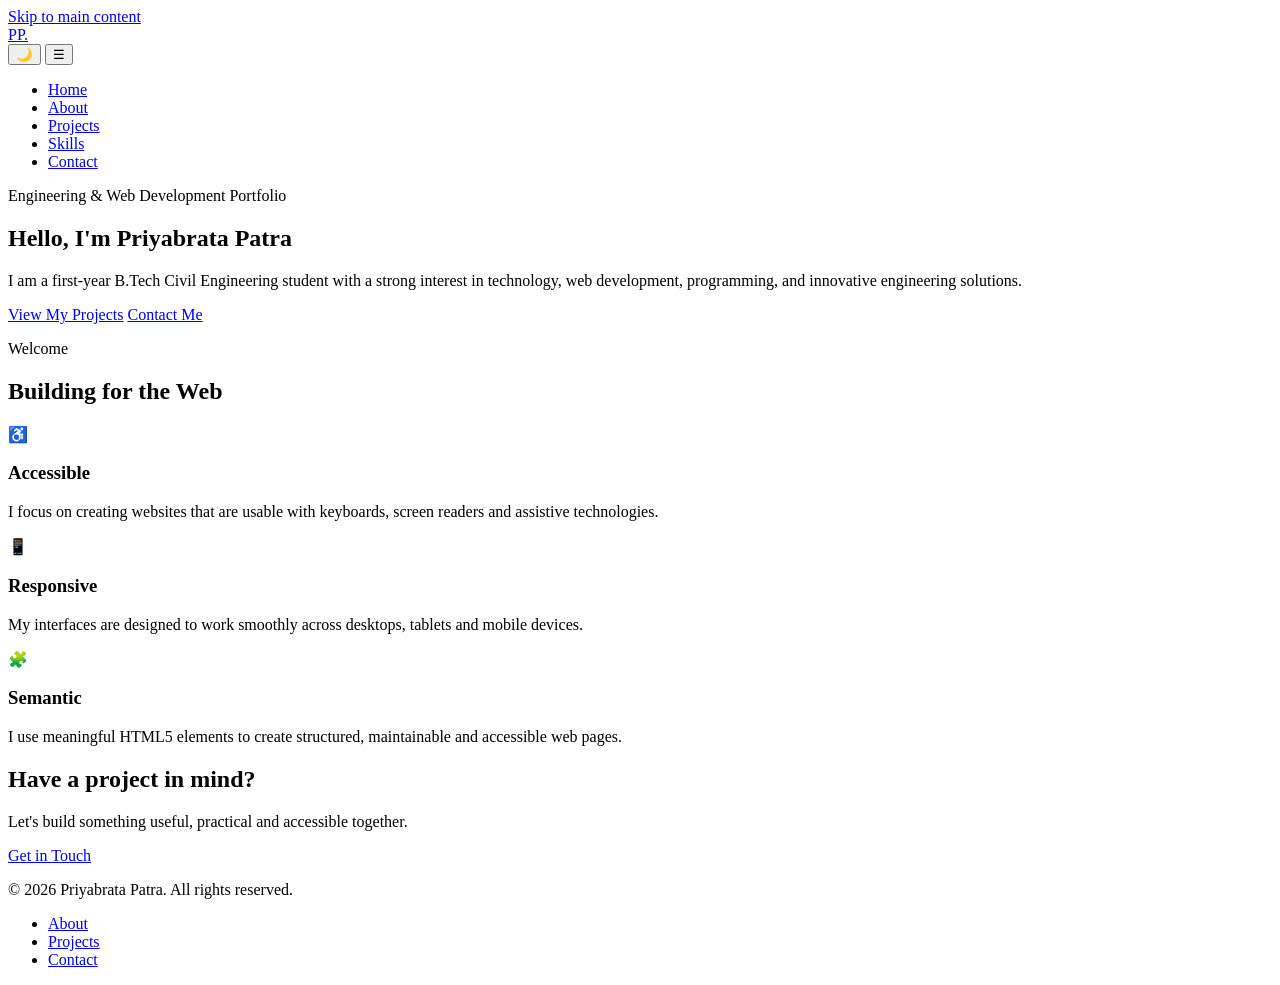
==== commit 8bf4aeb7: "Update index.html" ====
--- a/index.html
+++ b/index.html
@@ -1,179 +1,103 @@
 <!DOCTYPE html>
 <html lang="en">
-
 <head>
     <meta charset="UTF-8">
-    <meta name="viewport" content="width=device-width, initial-scale=1">
-    <title>Priyabrata Patra | Web Developer Portfolio</title>
-    <meta name="description" content="Priyabrata Patra's portfolio showcasing accessible, responsive web development projects.">
+    <meta name="viewport" content="width=device-width, initial-scale=1.0">
+    <title>Priyabrata Patra | Engineering & Web Development Portfolio</title>
+    <meta name="description" content="Priyabrata Patra is a first-year B.Tech Civil Engineering student interested in web development, technology and innovative engineering solutions.">
+    <meta name="robots" content="index, follow">
     <meta name="author" content="Priyabrata Patra">
-    <meta name="robots" content="index, follow">
-    <link rel="canonical" href="https://priyabratacare-source.github.io/portfolio/">
-    <meta property="og:title" content="Priyabrata Patra | Web Developer Portfolio">
-    <meta property="og:description" content="Explore Priyabrata Patra's web development projects, technical skills and practical work.">
+    <meta property="og:title" content="Priyabrata Patra | Portfolio">
+    <meta property="og:description" content="Engineering student and technology enthusiast building practical digital projects.">
     <meta property="og:type" content="website">
-    <meta property="og:url" content="https://priyabratacare-source.github.io/portfolio/">
-    <meta name="theme-color" content="#2563EB">
-    <link rel="stylesheet" href="css/style.css">
-    <link rel="preconnect" href="https://fonts.googleapis.com">
-    <link href="https://fonts.googleapis.com/css2?family=Inter:wght@300;400;500;600;700;800&display=swap" rel="stylesheet">
+    <link rel="stylesheet" href="style.css">
 </head>
+<body>
 
-<body>
-    <!-- Skip navigation -->
-    <a class="skip-link" href="#main-content">Skip to main content</a>
+<a class="skip-link" href="#main-content">Skip to main content</a>
 
-    <!-- ================= HEADER ================= -->
-    <header class="site-header">
-        <div class="container header-inner">
-            <a class="logo" href="index.html" aria-label="Priyabrata Patra home">PP<span>.</span></a>
-
-            <!-- Actions: theme + hamburger -->
-            <div class="header-actions">
-                <button class="theme-toggle" aria-label="Toggle dark mode" id="themeToggle">
-                    <span class="theme-icon">🌙</span>
-                </button>
-                <button class="menu-toggle" aria-label="Toggle navigation" aria-expanded="false" aria-controls="primary-nav">
-                    <span></span><span></span><span></span>
-                </button>
+<header class="site-header">
+    <nav class="navbar" aria-label="Main navigation">
+        <div class="nav-container">
+            <div class="nav-title">
+                <a href="index.html" aria-label="Priyabrata Patra home">PP<span style="color: var(--primary);">.</span></a>
             </div>
 
-            <!-- Primary Navigation -->
-            <nav class="main-navigation" id="primary-nav" aria-label="Primary navigation">
-                <ul>
-                    <li><a href="index.html" aria-current="page">Home</a></li>
-                    <li><a href="about.html">About</a></li>
-                    <li><a href="projects.html">Projects</a></li>
-                    <li><a href="skills.html">Skills</a></li>
-                    <li><a href="contact.html">Contact</a></li>
-                </ul>
-            </nav>
+            <div class="header-actions">
+                <button class="theme-toggle" id="themeToggle" aria-label="Toggle dark mode">🌙</button>
+                <button class="menu-toggle" id="menuToggle" type="button" aria-label="Open navigation menu" aria-expanded="false" aria-controls="main-menu">☰</button>
+            </div>
+
+            <ul class="nav-menu" id="main-menu">
+                <li><a href="index.html" aria-current="page">Home</a></li>
+                <li><a href="about.html">About</a></li>
+                <li><a href="projects.html">Projects</a></li>
+                <li><a href="skills.html">Skills</a></li>
+                <li><a href="contact.html">Contact</a></li>
+            </ul>
         </div>
-    </header>
+    </nav>
+</header>
 
-    <!-- ================= MAIN CONTENT ================= -->
-    <main id="main-content">
-        <!-- HERO -->
-        <section class="hero" aria-labelledby="hero-title">
-            <div class="container hero-content">
-                <p class="eyebrow">Web Development Portfolio</p>
-                <h1 id="hero-title">
-                    Hello, I'm <span>Priyabrata Patra</span>
-                </h1>
-                <p class="hero-description">
-                    I build accessible, responsive and user-focused web experiences using modern web technologies.
-                </p>
-                <div class="button-group">
-                    <a class="button primary-button" href="projects.html">View My Projects</a>
-                    <a class="button secondary-button" href="contact.html">Contact Me</a>
-                </div>
+<main id="main-content">
+    <section class="hero" aria-labelledby="hero-title">
+        <div class="container hero-content">
+            <p class="eyebrow">Engineering &amp; Web Development Portfolio</p>
+            <h1 id="hero-title">Hello, I'm Priyabrata Patra</h1>
+            <p class="hero-text">I am a first-year B.Tech Civil Engineering student with a strong interest in technology, web development, programming, and innovative engineering solutions.</p>
+            <div class="hero-buttons">
+                <a class="button primary-button" href="projects.html">View My Projects</a>
+                <a class="button secondary-button" href="contact.html">Contact Me</a>
             </div>
-        </section>
+        </div>
+    </section>
 
-        <!-- INTRODUCTION -->
-        <section class="section" aria-labelledby="introduction-title">
-            <div class="container">
-                <header class="section-header">
-                    <p class="eyebrow">Welcome</p>
-                    <h2 id="introduction-title">Building for the Web</h2>
-                </header>
-                <div class="content-grid">
-                    <article class="card">
-                        <h3>Accessible</h3>
-                        <p>I focus on creating websites that are usable with keyboards, screen readers and assistive technologies.</p>
-                    </article>
-                    <article class="card">
-                        <h3>Responsive</h3>
-                        <p>My interfaces are designed to work across desktops, tablets and mobile devices.</p>
-                    </article>
-                    <article class="card">
-                        <h3>Semantic</h3>
-                        <p>I use meaningful HTML5 elements to create structured and maintainable web pages.</p>
-                    </article>
-                </div>
+    <section class="features section" aria-labelledby="features-title">
+        <div class="container">
+            <p class="section-label">Welcome</p>
+            <h2 id="features-title">Building for the Web</h2>
+            <div class="feature-grid">
+                <article class="feature-card">
+                    <span class="feature-icon" aria-hidden="true">♿</span>
+                    <h3>Accessible</h3>
+                    <p>I focus on creating websites that are usable with keyboards, screen readers and assistive technologies.</p>
+                </article>
+                <article class="feature-card">
+                    <span class="feature-icon" aria-hidden="true">📱</span>
+                    <h3>Responsive</h3>
+                    <p>My interfaces are designed to work smoothly across desktops, tablets and mobile devices.</p>
+                </article>
+                <article class="feature-card">
+                    <span class="feature-icon" aria-hidden="true">🧩</span>
+                    <h3>Semantic</h3>
+                    <p>I use meaningful HTML5 elements to create structured, maintainable and accessible web pages.</p>
+                </article>
             </div>
-        </section>
+        </div>
+    </section>
 
-        <!-- CALL TO ACTION -->
-        <aside class="cta-section" aria-labelledby="cta-title">
-            <div class="container">
-                <h2 id="cta-title">Have a project in mind?</h2>
-                <p>Let's build something useful and accessible together.</p>
-                <a class="button primary-button" href="contact.html">Get in Touch</a>
-            </div>
-        </aside>
-    </main>
+    <section class="cta-section" aria-labelledby="cta-title">
+        <div class="container">
+            <h2 id="cta-title">Have a project in mind?</h2>
+            <p>Let's build something useful, practical and accessible together.</p>
+            <a class="button primary-button" href="contact.html">Get in Touch</a>
+        </div>
+    </section>
+</main>
 
-    <!-- ================= FOOTER ================= -->
-    <footer class="site-footer">
-        <div class="container footer-inner">
-            <p>&copy; 2026 Priyabrata Patra. All rights reserved.</p>
-            <nav aria-label="Footer navigation">
-                <ul>
-                    <li><a href="about.html">About</a></li>
-                    <li><a href="projects.html">Projects</a></li>
-                    <li><a href="contact.html">Contact</a></li>
-                </ul>
-            </nav>
-        </div>
-    </footer>
+<footer class="site-footer">
+    <div class="container footer-content">
+        <p>&copy; 2026 Priyabrata Patra. All rights reserved.</p>
+        <nav aria-label="Footer navigation">
+            <ul class="footer-links">
+                <li><a href="about.html">About</a></li>
+                <li><a href="projects.html">Projects</a></li>
+                <li><a href="contact.html">Contact</a></li>
+            </ul>
+        </nav>
+    </div>
+</footer>
 
-    <!-- JavaScript: Theme toggle and mobile menu -->
-    <script>
-        (function () {
-            // ===== Theme Toggle =====
-            const themeToggle = document.getElementById('themeToggle');
-            const root = document.documentElement;
-            const icon = themeToggle.querySelector('.theme-icon');
-
-            // Check saved theme in localStorage
-            const savedTheme = localStorage.getItem('theme');
-            if (savedTheme) {
-                root.setAttribute('data-theme', savedTheme);
-                icon.textContent = savedTheme === 'dark' ? '☀️' : '🌙';
-            }
-
-            themeToggle.addEventListener('click', () => {
-                const currentTheme = root.getAttribute('data-theme') === 'dark' ? 'light' : 'dark';
-                root.setAttribute('data-theme', currentTheme);
-                localStorage.setItem('theme', currentTheme);
-                icon.textContent = currentTheme === 'dark' ? '☀️' : '🌙';
-            });
-
-            // ===== Mobile Menu =====
-            const menuBtn = document.querySelector('.menu-toggle');
-            const nav = document.getElementById('primary-nav');
-
-            menuBtn.addEventListener('click', () => {
-                const isOpen = nav.classList.toggle('open');
-                menuBtn.setAttribute('aria-expanded', isOpen);
-
-                // Animate hamburger to X
-                const spans = menuBtn.querySelectorAll('span');
-                if (isOpen) {
-                    spans[0].style.transform = 'rotate(45deg) translate(5px,5px)';
-                    spans[1].style.opacity = '0';
-                    spans[2].style.transform = 'rotate(-45deg) translate(5px,-5px)';
-                } else {
-                    spans[0].style.transform = 'none';
-                    spans[1].style.opacity = '1';
-                    spans[2].style.transform = 'none';
-                }
-            });
-
-            // Close menu when a link is clicked
-            nav.querySelectorAll('a').forEach(link => {
-                link.addEventListener('click', () => {
-                    nav.classList.remove('open');
-                    menuBtn.setAttribute('aria-expanded', 'false');
-                    const spans = menuBtn.querySelectorAll('span');
-                    spans[0].style.transform = 'none';
-                    spans[1].style.opacity = '1';
-                    spans[2].style.transform = 'none';
-                });
-            });
-        })();
-    </script>
+<script src="script.js"></script>
 </body>
-
 </html>
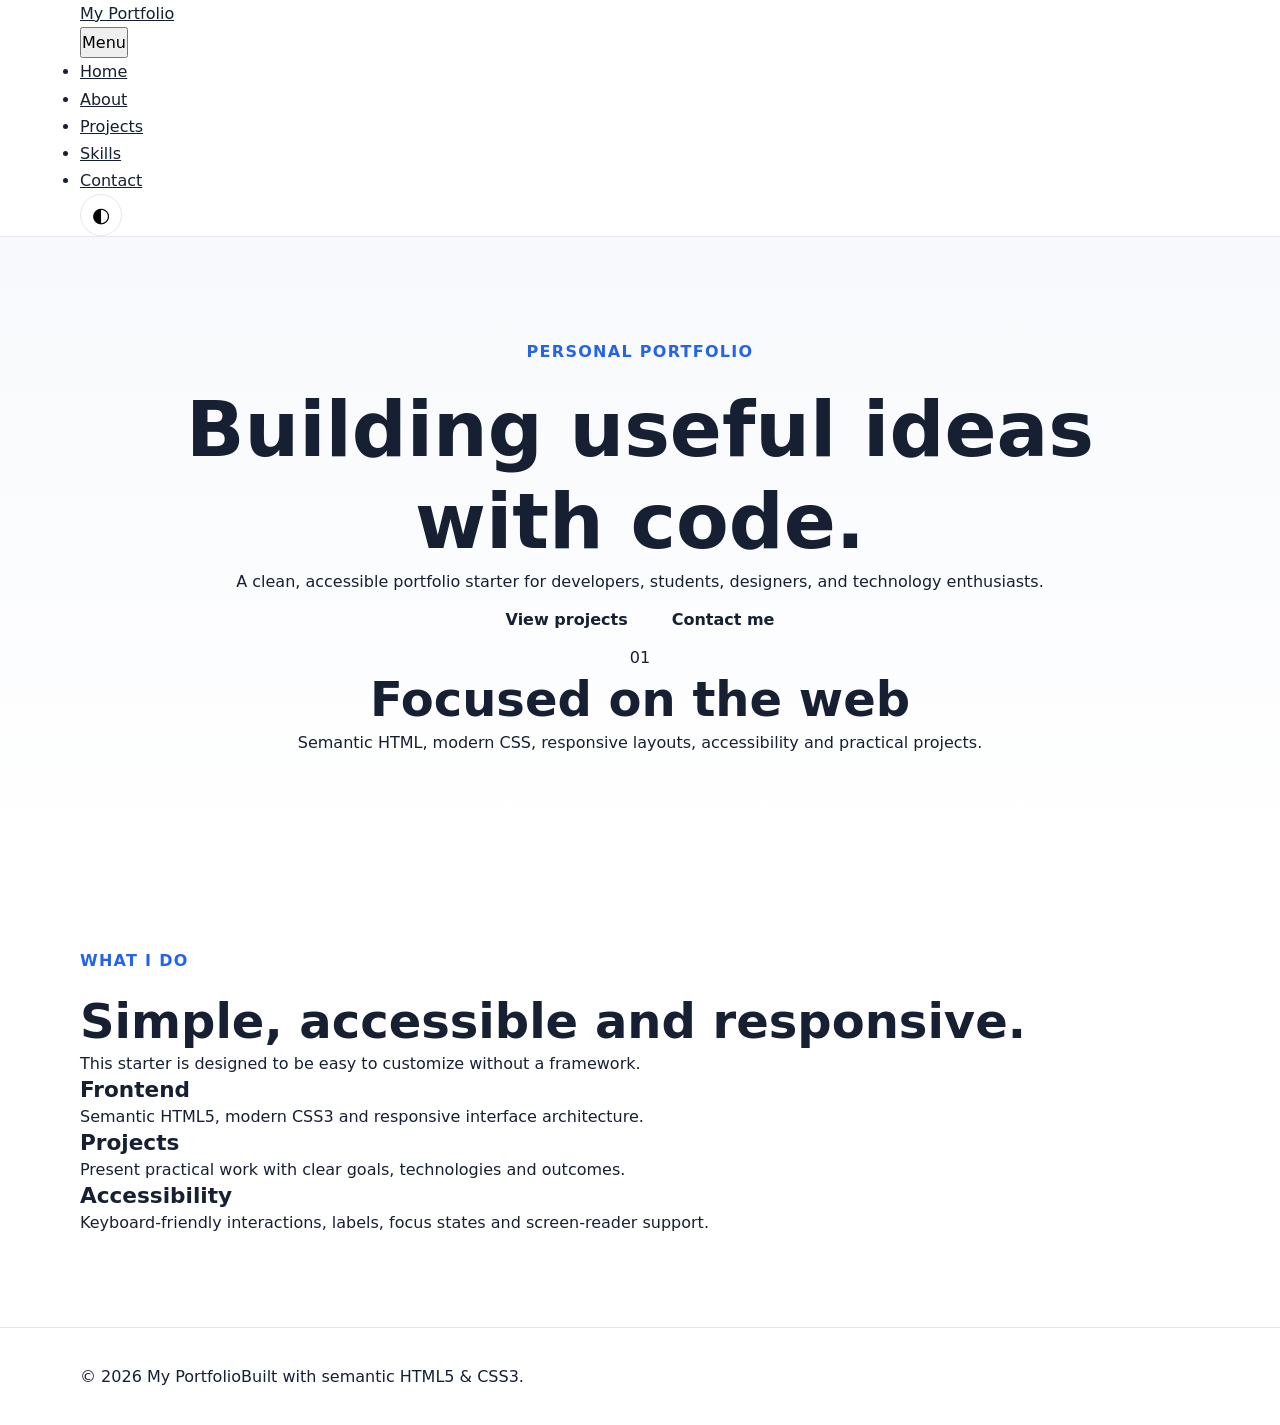
==== commit f2e26084: "Add files via upload" ====
--- a/index.html
+++ b/index.html
@@ -1,103 +1,37 @@
-<!DOCTYPE html>
+<!doctype html>
 <html lang="en">
 <head>
-    <meta charset="UTF-8">
-    <meta name="viewport" content="width=device-width, initial-scale=1.0">
-    <title>Priyabrata Patra | Engineering & Web Development Portfolio</title>
-    <meta name="description" content="Priyabrata Patra is a first-year B.Tech Civil Engineering student interested in web development, technology and innovative engineering solutions.">
-    <meta name="robots" content="index, follow">
-    <meta name="author" content="Priyabrata Patra">
-    <meta property="og:title" content="Priyabrata Patra | Portfolio">
-    <meta property="og:description" content="Engineering student and technology enthusiast building practical digital projects.">
-    <meta property="og:type" content="website">
-    <link rel="stylesheet" href="style.css">
+<meta charset="utf-8">
+<meta name="viewport" content="width=device-width, initial-scale=1">
+<title>Home | Personal Portfolio</title>
+<meta name="description" content="Accessible, responsive personal portfolio website.">
+<meta name="robots" content="index, follow">
+<meta name="theme-color" content="#2563eb">
+<link rel="canonical" href="https://example.com/index.html">
+<meta property="og:type" content="website">
+<meta property="og:title" content="Home | Personal Portfolio">
+<meta property="og:description" content="Accessible, responsive personal portfolio website.">
+<meta property="og:url" content="https://example.com/">
+<link rel="stylesheet" href="css/style.css">
+<script defer src="js/script.js"></script>
 </head>
 <body>
-
 <a class="skip-link" href="#main-content">Skip to main content</a>
-
-<header class="site-header">
-    <nav class="navbar" aria-label="Main navigation">
-        <div class="nav-container">
-            <div class="nav-title">
-                <a href="index.html" aria-label="Priyabrata Patra home">PP<span style="color: var(--primary);">.</span></a>
-            </div>
-
-            <div class="header-actions">
-                <button class="theme-toggle" id="themeToggle" aria-label="Toggle dark mode">🌙</button>
-                <button class="menu-toggle" id="menuToggle" type="button" aria-label="Open navigation menu" aria-expanded="false" aria-controls="main-menu">☰</button>
-            </div>
-
-            <ul class="nav-menu" id="main-menu">
-                <li><a href="index.html" aria-current="page">Home</a></li>
-                <li><a href="about.html">About</a></li>
-                <li><a href="projects.html">Projects</a></li>
-                <li><a href="skills.html">Skills</a></li>
-                <li><a href="contact.html">Contact</a></li>
-            </ul>
-        </div>
-    </nav>
-</header>
-
-<main id="main-content">
-    <section class="hero" aria-labelledby="hero-title">
-        <div class="container hero-content">
-            <p class="eyebrow">Engineering &amp; Web Development Portfolio</p>
-            <h1 id="hero-title">Hello, I'm Priyabrata Patra</h1>
-            <p class="hero-text">I am a first-year B.Tech Civil Engineering student with a strong interest in technology, web development, programming, and innovative engineering solutions.</p>
-            <div class="hero-buttons">
-                <a class="button primary-button" href="projects.html">View My Projects</a>
-                <a class="button secondary-button" href="contact.html">Contact Me</a>
-            </div>
-        </div>
-    </section>
-
-    <section class="features section" aria-labelledby="features-title">
-        <div class="container">
-            <p class="section-label">Welcome</p>
-            <h2 id="features-title">Building for the Web</h2>
-            <div class="feature-grid">
-                <article class="feature-card">
-                    <span class="feature-icon" aria-hidden="true">♿</span>
-                    <h3>Accessible</h3>
-                    <p>I focus on creating websites that are usable with keyboards, screen readers and assistive technologies.</p>
-                </article>
-                <article class="feature-card">
-                    <span class="feature-icon" aria-hidden="true">📱</span>
-                    <h3>Responsive</h3>
-                    <p>My interfaces are designed to work smoothly across desktops, tablets and mobile devices.</p>
-                </article>
-                <article class="feature-card">
-                    <span class="feature-icon" aria-hidden="true">🧩</span>
-                    <h3>Semantic</h3>
-                    <p>I use meaningful HTML5 elements to create structured, maintainable and accessible web pages.</p>
-                </article>
-            </div>
-        </div>
-    </section>
-
-    <section class="cta-section" aria-labelledby="cta-title">
-        <div class="container">
-            <h2 id="cta-title">Have a project in mind?</h2>
-            <p>Let's build something useful, practical and accessible together.</p>
-            <a class="button primary-button" href="contact.html">Get in Touch</a>
-        </div>
-    </section>
-</main>
-
-<footer class="site-footer">
-    <div class="container footer-content">
-        <p>&copy; 2026 Priyabrata Patra. All rights reserved.</p>
-        <nav aria-label="Footer navigation">
-            <ul class="footer-links">
-                <li><a href="about.html">About</a></li>
-                <li><a href="projects.html">Projects</a></li>
-                <li><a href="contact.html">Contact</a></li>
-            </ul>
-        </nav>
-    </div>
-</footer>
-
-<script src="script.js"></script>
-</body>
-</html>
+<header class="site-header" role="banner"><div class="container nav">
+<a class="brand" href="index.html" aria-label="Personal Portfolio home">My Portfolio</a>
+<nav aria-label="Primary navigation">
+<button class="nav-toggle" type="button" data-nav-toggle aria-controls="primary-navigation" aria-expanded="false">Menu</button>
+<ul class="nav-list" id="primary-navigation" data-open="false"><li><a href="index.html" aria-current="page">Home</a></li><li><a href="about.html" >About</a></li><li><a href="projects.html" >Projects</a></li><li><a href="skills.html" >Skills</a></li><li><a href="contact.html" >Contact</a></li></ul>
+</nav>
+<button class="theme-toggle" type="button" data-theme-toggle aria-label="Switch theme">◐</button>
+</div></header>
+<main id="main-content" tabindex="-1"><section class="hero"><div class="container hero-grid">
+<div><p class="eyebrow">Personal Portfolio</p><h1>Building useful ideas with code.</h1>
+<p class="lead">A clean, accessible portfolio starter for developers, students, designers, and technology enthusiasts.</p>
+<div class="actions"><a class="button primary" href="projects.html">View projects</a><a class="button" href="contact.html">Contact me</a></div></div>
+<aside class="profile-box" aria-label="Portfolio highlights"><div class="stat">01</div><h2>Focused on the web</h2><p class="muted">Semantic HTML, modern CSS, responsive layouts, accessibility and practical projects.</p></aside>
+</div></section>
+<section class="section"><div class="container"><div class="section-head"><p class="eyebrow">What I do</p><h2>Simple, accessible and responsive.</h2><p class="muted">This starter is designed to be easy to customize without a framework.</p></div>
+<div class="grid cards"><article class="card"><h3>Frontend</h3><p>Semantic HTML5, modern CSS3 and responsive interface architecture.</p></article><article class="card"><h3>Projects</h3><p>Present practical work with clear goals, technologies and outcomes.</p></article><article class="card"><h3>Accessibility</h3><p>Keyboard-friendly interactions, labels, focus states and screen-reader support.</p></article></div></div></section></main>
+<footer class="site-footer"><div class="container footer-inner"><span>© 2026 My Portfolio</span><span>Built with semantic HTML5 & CSS3.</span></div></footer>
+</body></html>
--- a/css/style.css
+++ b/css/style.css
@@ -0,0 +1,627 @@
+/* ===== Reset & Variables ===== */
+:root {
+  --bg: #ffffff;
+  --bg-alt: #f7f9fc;
+  --card: #ffffff;
+  --text: #172033;
+  --text-muted: #526078;
+  --border: #e5e7eb;
+  --primary: #2563eb;
+  --primary-dark: #1e40af;
+  --shadow: 0 8px 30px rgba(15, 23, 42, 0.05);
+  --radius: 16px;
+  --transition: 0.3s ease;
+}
+
+[data-theme="dark"] {
+  --bg: #0f172a;
+  --bg-alt: #1e293b;
+  --card: #1e293b;
+  --text: #f1f5f9;
+  --text-muted: #94a3b8;
+  --border: #334155;
+  --primary: #3b82f6;
+  --primary-dark: #2563eb;
+  --shadow: 0 8px 30px rgba(0, 0, 0, 0.4);
+}
+
+* {
+  box-sizing: border-box;
+  margin: 0;
+  padding: 0;
+}
+
+body {
+  font-family: "Inter", system-ui, -apple-system, sans-serif;
+  line-height: 1.7;
+  background: var(--bg);
+  color: var(--text);
+  transition: background 0.3s, color 0.3s;
+}
+
+a {
+  color: inherit;
+}
+
+img {
+  max-width: 100%;
+  display: block;
+}
+
+button,
+input,
+textarea {
+  font: inherit;
+}
+
+button,
+a {
+  -webkit-tap-highlight-color: transparent;
+}
+
+/* Accessibility */
+.skip-link {
+  position: fixed;
+  top: -100px;
+  left: 20px;
+  z-index: 9999;
+  padding: 12px 18px;
+  background: #111827;
+  color: #fff;
+  text-decoration: none;
+  border-radius: 8px;
+}
+
+.skip-link:focus {
+  top: 20px;
+}
+
+:focus-visible {
+  outline: 3px solid var(--primary);
+  outline-offset: 4px;
+}
+
+.container {
+  width: min(1120px, 92%);
+  margin-inline: auto;
+}
+
+.section {
+  padding: 90px 0;
+}
+
+.section-label {
+  margin-bottom: 10px;
+  color: var(--primary);
+  font-size: 0.9rem;
+  font-weight: 800;
+  letter-spacing: 0.12em;
+  text-transform: uppercase;
+}
+
+h1,
+h2,
+h3 {
+  line-height: 1.2;
+}
+
+h1 {
+  font-size: clamp(2.5rem, 7vw, 4.8rem);
+}
+
+h2 {
+  font-size: clamp(2rem, 4vw, 3rem);
+}
+
+h3 {
+  font-size: 1.35rem;
+}
+
+/* ===== Header ===== */
+.site-header {
+  position: sticky;
+  top: 0;
+  z-index: 1000;
+  background: var(--bg);
+  border-bottom: 1px solid var(--border);
+  backdrop-filter: blur(8px);
+}
+
+.nav-container {
+  width: min(1120px, 92%);
+  min-height: 72px;
+  margin-inline: auto;
+  display: flex;
+  align-items: center;
+  justify-content: space-between;
+  gap: 20px;
+}
+
+.nav-title a {
+  font-size: 1.1rem;
+  font-weight: 800;
+  text-decoration: none;
+}
+
+.nav-menu {
+  list-style: none;
+  display: flex;
+  align-items: center;
+  gap: 28px;
+}
+
+.nav-menu a {
+  padding: 8px 4px;
+  font-weight: 600;
+  text-decoration: none;
+  border-radius: 5px;
+}
+
+.nav-menu a:hover {
+  text-decoration: underline;
+  text-underline-offset: 5px;
+}
+
+.nav-menu a[aria-current="page"] {
+  color: var(--primary);
+}
+
+.header-actions {
+  display: flex;
+  align-items: center;
+  gap: 10px;
+}
+
+.theme-toggle {
+  display: inline-flex;
+  align-items: center;
+  justify-content: center;
+  width: 42px;
+  height: 42px;
+  border: 1px solid var(--border);
+  border-radius: 50%;
+  background: var(--card);
+  cursor: pointer;
+  font-size: 1.3rem;
+  transition: background 0.2s;
+}
+
+.menu-toggle {
+  display: none;
+  padding: 8px 12px;
+  border: 1px solid var(--border);
+  border-radius: 8px;
+  background: var(--card);
+  cursor: pointer;
+  font-size: 1.4rem;
+}
+
+/* ===== Buttons ===== */
+.button {
+  display: inline-flex;
+  align-items: center;
+  justify-content: center;
+  min-height: 48px;
+  padding: 11px 22px;
+  border-radius: 9px;
+  font-weight: 700;
+  text-decoration: none;
+  cursor: pointer;
+  transition: transform 0.2s, box-shadow 0.2s;
+}
+
+.button:hover {
+  transform: translateY(-2px);
+}
+
+.primary-button {
+  background: var(--primary);
+  color: #fff;
+  border: 2px solid var(--primary);
+}
+
+.secondary-button {
+  background: var(--card);
+  color: var(--primary);
+  border: 2px solid var(--primary);
+}
+
+/* ===== Hero ===== */
+.hero {
+  min-height: 620px;
+  display: grid;
+  place-items: center;
+  text-align: center;
+  background: linear-gradient(180deg, var(--bg-alt) 0%, var(--bg) 100%);
+}
+
+.hero-content {
+  max-width: 850px;
+}
+
+.eyebrow {
+  margin-bottom: 18px;
+  color: var(--primary);
+  font-weight: 800;
+  letter-spacing: 0.08em;
+  text-transform: uppercase;
+}
+
+.hero-text {
+  max-width: 720px;
+  margin: 0 auto 32px;
+  color: var(--text-muted);
+  font-size: 1.15rem;
+}
+
+.hero-buttons {
+  display: flex;
+  justify-content: center;
+  flex-wrap: wrap;
+  gap: 14px;
+}
+
+/* ===== Features / Cards ===== */
+.feature-grid,
+.project-grid,
+.skills-grid {
+  display: grid;
+  grid-template-columns: repeat(3, 1fr);
+  gap: 24px;
+}
+
+.feature-card,
+.project-card,
+.skill-card {
+  padding: 30px;
+  border: 1px solid var(--border);
+  border-radius: var(--radius);
+  background: var(--card);
+  box-shadow: var(--shadow);
+  transition: transform 0.2s, box-shadow 0.2s;
+}
+
+.feature-card:hover,
+.project-card:hover,
+.skill-card:hover {
+  transform: translateY(-4px);
+  box-shadow: 0 12px 40px rgba(15, 23, 42, 0.1);
+}
+
+.feature-icon {
+  display: block;
+  margin-bottom: 18px;
+  font-size: 2rem;
+}
+
+.feature-card h3 {
+  margin-bottom: 12px;
+}
+
+.feature-card p,
+.project-card p,
+.skill-card p {
+  color: var(--text-muted);
+}
+
+/* ===== Page Heading ===== */
+.page-heading {
+  text-align: center;
+  background: var(--bg-alt);
+}
+
+.page-heading h1 {
+  margin-bottom: 18px;
+}
+
+.page-heading p:last-child {
+  max-width: 720px;
+  margin-inline: auto;
+  color: var(--text-muted);
+}
+
+/* ===== About ===== */
+.about-hero {
+  text-align: center;
+}
+
+.about-logo {
+  width: 92px;
+  height: 92px;
+  margin: 0 auto 28px;
+  display: grid;
+  place-items: center;
+  border-radius: 22px;
+  background: var(--primary);
+  color: #fff;
+  font-size: 2rem;
+  font-weight: 900;
+  letter-spacing: 0.05em;
+  box-shadow: 0 15px 35px rgba(37, 99, 235, 0.2);
+}
+
+.profile-image-wrapper {
+  width: 210px;
+  height: 210px;
+  margin: 0 auto 30px;
+  border-radius: 50%;
+  overflow: hidden;
+  border: 6px solid var(--card);
+  box-shadow: 0 12px 35px rgba(15, 23, 42, 0.15);
+}
+
+.profile-image {
+  width: 100%;
+  height: 100%;
+  object-fit: cover;
+}
+
+.profile-role {
+  margin: 15px 0 35px;
+  color: var(--primary);
+  font-size: 1.15rem;
+  font-weight: 700;
+}
+
+.about-text {
+  max-width: 820px;
+  margin-inline: auto;
+  text-align: left;
+}
+
+.about-text p {
+  margin-bottom: 22px;
+  color: var(--text-muted);
+}
+
+.education-card {
+  max-width: 850px;
+  margin: 35px auto 0;
+  padding: 32px;
+  border: 1px solid var(--border);
+  border-radius: var(--radius);
+  background: var(--card);
+  box-shadow: var(--shadow);
+}
+
+.education-card h3 {
+  margin-bottom: 18px;
+}
+
+.education-card p {
+  margin-bottom: 15px;
+  color: var(--text-muted);
+}
+
+/* ===== Projects ===== */
+.project-card {
+  display: flex;
+  flex-direction: column;
+}
+
+.project-type {
+  margin-bottom: 12px;
+  color: var(--primary);
+  font-size: 0.85rem;
+  font-weight: 800;
+  text-transform: uppercase;
+  letter-spacing: 0.08em;
+}
+
+.project-card h2 {
+  margin-bottom: 18px;
+  font-size: 1.8rem;
+}
+
+.project-actions {
+  margin-top: auto;
+  padding-top: 15px;
+}
+
+/* ===== Skills ===== */
+.skill-card h2 {
+  margin-bottom: 22px;
+  font-size: 1.7rem;
+}
+
+.skill-list {
+  list-style: none;
+  display: flex;
+  flex-wrap: wrap;
+  gap: 10px;
+}
+
+.skill-list li {
+  padding: 9px 14px;
+  border-radius: 999px;
+  background: var(--bg-alt);
+  color: var(--primary);
+  font-weight: 650;
+}
+
+/* ===== Contact ===== */
+.contact-grid {
+  display: grid;
+  grid-template-columns: 0.8fr 1.2fr;
+  gap: 55px;
+  align-items: start;
+}
+
+.contact-info h2,
+.contact-form-wrapper h2 {
+  margin-bottom: 18px;
+  font-size: 2rem;
+}
+
+.contact-info > p {
+  margin-bottom: 28px;
+  color: var(--text-muted);
+}
+
+address {
+  font-style: normal;
+}
+
+address p {
+  margin-bottom: 22px;
+}
+
+address strong {
+  display: inline-block;
+  margin-bottom: 5px;
+}
+
+address a {
+  color: var(--primary);
+  font-weight: 650;
+}
+
+.contact-form-wrapper {
+  padding: 32px;
+  border: 1px solid var(--border);
+  border-radius: var(--radius);
+  background: var(--card);
+  box-shadow: var(--shadow);
+}
+
+.form-group {
+  margin-bottom: 22px;
+}
+
+.form-group label {
+  display: block;
+  margin-bottom: 8px;
+  font-weight: 700;
+}
+
+.form-group input,
+.form-group textarea {
+  width: 100%;
+  padding: 12px 14px;
+  border: 1px solid var(--border);
+  border-radius: 8px;
+  background: var(--bg);
+  color: var(--text);
+}
+
+.form-group textarea {
+  resize: vertical;
+  min-height: 150px;
+}
+
+.form-group input:focus,
+.form-group textarea:focus {
+  border-color: var(--primary);
+}
+
+/* ===== Footer ===== */
+.site-footer {
+  padding: 35px 0;
+  border-top: 1px solid var(--border);
+  background: var(--bg);
+}
+
+.footer-content {
+  display: flex;
+  align-items: center;
+  justify-content: space-between;
+  gap: 20px;
+}
+
+.footer-content p {
+  color: var(--text-muted);
+}
+
+.footer-links {
+  list-style: none;
+  display: flex;
+  gap: 20px;
+}
+
+.footer-links a {
+  font-weight: 650;
+  text-decoration: none;
+}
+
+.footer-links a:hover {
+  text-decoration: underline;
+}
+
+/* ===== Responsive ===== */
+@media (max-width: 800px) {
+  .menu-toggle {
+    display: block;
+  }
+
+  .nav-menu {
+    display: none;
+    position: absolute;
+    top: 72px;
+    left: 0;
+    right: 0;
+    padding: 18px 6%;
+    flex-direction: column;
+    align-items: stretch;
+    gap: 4px;
+    background: var(--bg);
+    border-bottom: 1px solid var(--border);
+    box-shadow: 0 12px 25px rgba(15, 23, 42, 0.08);
+  }
+
+  .nav-menu.open {
+    display: flex;
+  }
+
+  .nav-menu a {
+    display: block;
+    padding: 12px;
+  }
+
+  .feature-grid,
+  .project-grid,
+  .skills-grid,
+  .contact-grid {
+    grid-template-columns: 1fr;
+  }
+
+  .hero {
+    min-height: 560px;
+  }
+
+  .section {
+    padding: 70px 0;
+  }
+
+  .footer-content {
+    flex-direction: column;
+    text-align: center;
+  }
+
+  .footer-links {
+    justify-content: center;
+    flex-wrap: wrap;
+  }
+}
+
+@media (max-width: 500px) {
+  .hero-buttons {
+    flex-direction: column;
+  }
+
+  .hero-buttons .button {
+    width: 100%;
+  }
+
+  .project-card,
+  .skill-card,
+  .feature-card,
+  .contact-form-wrapper,
+  .education-card {
+    padding: 24px;
+  }
+
+  .profile-image-wrapper {
+    width: 175px;
+    height: 175px;
+  }
+}
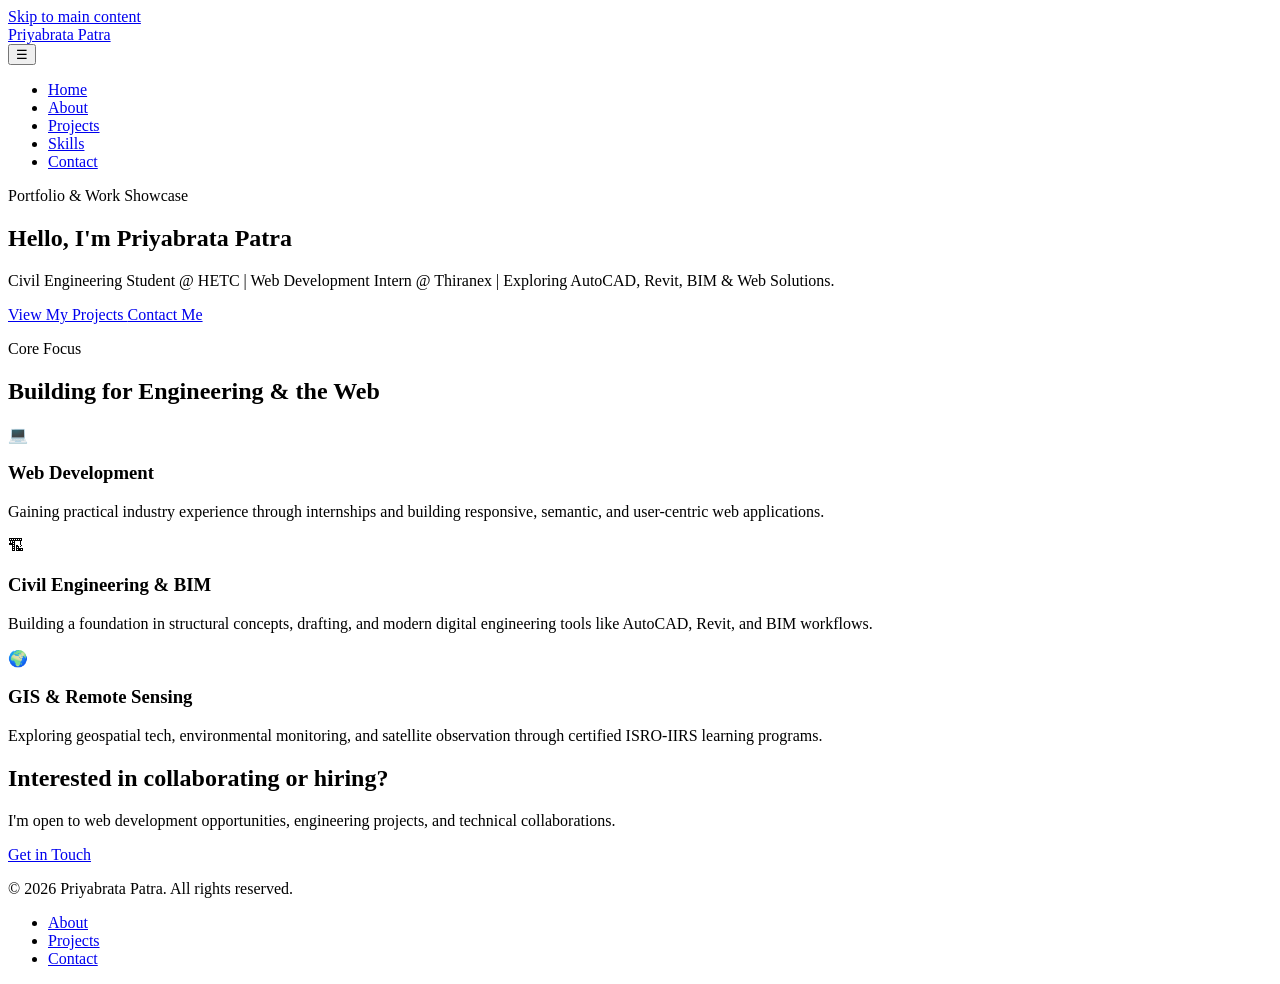
==== commit 983dcba3: "Revamp index.html for improved portfolio presentation Updated the structure and content of the portf" ====
--- a/index.html
+++ b/index.html
@@ -1,37 +1,176 @@
-<!doctype html>
+<!DOCTYPE html>
 <html lang="en">
+
 <head>
-<meta charset="utf-8">
-<meta name="viewport" content="width=device-width, initial-scale=1">
-<title>Home | Personal Portfolio</title>
-<meta name="description" content="Accessible, responsive personal portfolio website.">
-<meta name="robots" content="index, follow">
-<meta name="theme-color" content="#2563eb">
-<link rel="canonical" href="https://example.com/index.html">
-<meta property="og:type" content="website">
-<meta property="og:title" content="Home | Personal Portfolio">
-<meta property="og:description" content="Accessible, responsive personal portfolio website.">
-<meta property="og:url" content="https://example.com/">
-<link rel="stylesheet" href="css/style.css">
-<script defer src="js/script.js"></script>
+    <meta charset="UTF-8">
+    <meta name="viewport" content="width=device-width, initial-scale=1.0">
+
+    <title>Priyabrata Patra | Web Developer & Civil Engineering Portfolio</title>
+
+    <meta name="description"
+        content="Priyabrata Patra's portfolio showcasing accessible, responsive web development projects, civil engineering concepts, and technology solutions.">
+
+    <meta name="robots" content="index, follow">
+    <meta name="author" content="Priyabrata Patra">
+
+    <meta property="og:title" content="Priyabrata Patra | Portfolio">
+    <meta property="og:description"
+        content="Civil engineering student and web developer building practical digital projects.">
+    <meta property="og:type" content="website">
+
+    <link rel="stylesheet" href="style.css">
 </head>
+
 <body>
+
 <a class="skip-link" href="#main-content">Skip to main content</a>
-<header class="site-header" role="banner"><div class="container nav">
-<a class="brand" href="index.html" aria-label="Personal Portfolio home">My Portfolio</a>
-<nav aria-label="Primary navigation">
-<button class="nav-toggle" type="button" data-nav-toggle aria-controls="primary-navigation" aria-expanded="false">Menu</button>
-<ul class="nav-list" id="primary-navigation" data-open="false"><li><a href="index.html" aria-current="page">Home</a></li><li><a href="about.html" >About</a></li><li><a href="projects.html" >Projects</a></li><li><a href="skills.html" >Skills</a></li><li><a href="contact.html" >Contact</a></li></ul>
-</nav>
-<button class="theme-toggle" type="button" data-theme-toggle aria-label="Switch theme">◐</button>
-</div></header>
-<main id="main-content" tabindex="-1"><section class="hero"><div class="container hero-grid">
-<div><p class="eyebrow">Personal Portfolio</p><h1>Building useful ideas with code.</h1>
-<p class="lead">A clean, accessible portfolio starter for developers, students, designers, and technology enthusiasts.</p>
-<div class="actions"><a class="button primary" href="projects.html">View projects</a><a class="button" href="contact.html">Contact me</a></div></div>
-<aside class="profile-box" aria-label="Portfolio highlights"><div class="stat">01</div><h2>Focused on the web</h2><p class="muted">Semantic HTML, modern CSS, responsive layouts, accessibility and practical projects.</p></aside>
-</div></section>
-<section class="section"><div class="container"><div class="section-head"><p class="eyebrow">What I do</p><h2>Simple, accessible and responsive.</h2><p class="muted">This starter is designed to be easy to customize without a framework.</p></div>
-<div class="grid cards"><article class="card"><h3>Frontend</h3><p>Semantic HTML5, modern CSS3 and responsive interface architecture.</p></article><article class="card"><h3>Projects</h3><p>Present practical work with clear goals, technologies and outcomes.</p></article><article class="card"><h3>Accessibility</h3><p>Keyboard-friendly interactions, labels, focus states and screen-reader support.</p></article></div></div></section></main>
-<footer class="site-footer"><div class="container footer-inner"><span>© 2026 My Portfolio</span><span>Built with semantic HTML5 & CSS3.</span></div></footer>
-</body></html>+
+<header class="site-header">
+    <nav class="navbar" aria-label="Main navigation">
+        <div class="nav-container">
+
+            <div class="nav-title">
+                <a href="index.html" aria-label="Priyabrata Patra home">
+                    Priyabrata Patra
+                </a>
+            </div>
+
+            <!-- 3-Line Mobile Button -->
+            <button
+                class="menu-toggle"
+                id="menuToggle"
+                type="button"
+                aria-label="Toggle navigation menu"
+                aria-expanded="false"
+                aria-controls="main-menu">
+                &#9776;
+            </button>
+
+            <ul class="nav-menu" id="main-menu">
+                <li><a href="index.html" aria-current="page">Home</a></li>
+                <li><a href="about.html">About</a></li>
+                <li><a href="projects.html">Projects</a></li>
+                <li><a href="skills.html">Skills</a></li>
+                <li><a href="contact.html">Contact</a></li>
+            </ul>
+
+        </div>
+    </nav>
+</header>
+
+<main id="main-content">
+
+    <section class="hero" aria-labelledby="hero-title">
+        <div class="container hero-content">
+
+            <p class="eyebrow">Portfolio &amp; Work Showcase</p>
+
+            <h1 id="hero-title">
+                Hello, I'm Priyabrata Patra
+            </h1>
+
+            <p class="hero-text">
+                Civil Engineering Student @ HETC | Web Development Intern @ Thiranex | Exploring AutoCAD, Revit, BIM &amp; Web Solutions.
+            </p>
+
+            <div class="hero-buttons">
+                <a class="button primary-button" href="projects.html">
+                    View My Projects
+                </a>
+
+                <a class="button secondary-button" href="contact.html">
+                    Contact Me
+                </a>
+            </div>
+
+        </div>
+    </section>
+
+    <section class="features section" aria-labelledby="features-title">
+        <div class="container">
+
+            <p class="section-label">Core Focus</p>
+
+            <h2 id="features-title">Building for Engineering &amp; the Web</h2>
+
+            <div class="feature-grid">
+
+                <article class="feature-card">
+                    <span class="feature-icon" aria-hidden="true">&#128187;</span>
+                    <h3>Web Development</h3>
+                    <p>
+                        Gaining practical industry experience through internships and building responsive, semantic, and user-centric web applications.
+                    </p>
+                </article>
+
+                <article class="feature-card">
+                    <span class="feature-icon" aria-hidden="true">&#127959;</span>
+                    <h3>Civil Engineering &amp; BIM</h3>
+                    <p>
+                        Building a foundation in structural concepts, drafting, and modern digital engineering tools like AutoCAD, Revit, and BIM workflows.
+                    </p>
+                </article>
+
+                <article class="feature-card">
+                    <span class="feature-icon" aria-hidden="true">&#127757;</span>
+                    <h3>GIS &amp; Remote Sensing</h3>
+                    <p>
+                        Exploring geospatial tech, environmental monitoring, and satellite observation through certified ISRO-IIRS learning programs.
+                    </p>
+                </article>
+
+            </div>
+
+        </div>
+    </section>
+
+    <section class="cta-section" aria-labelledby="cta-title">
+        <div class="container">
+
+            <h2 id="cta-title">Interested in collaborating or hiring?</h2>
+
+            <p>
+                I'm open to web development opportunities, engineering projects, and technical collaborations.
+            </p>
+
+            <a class="button primary-button" href="contact.html">
+                Get in Touch
+            </a>
+
+        </div>
+    </section>
+
+</main>
+
+<footer class="site-footer">
+    <div class="container footer-content">
+
+        <p>
+            &copy; 2026 Priyabrata Patra. All rights reserved.
+        </p>
+
+        <nav aria-label="Footer navigation">
+            <ul class="footer-links">
+                <li><a href="about.html">About</a></li>
+                <li><a href="projects.html">Projects</a></li>
+                <li><a href="contact.html">Contact</a></li>
+            </ul>
+        </nav>
+
+    </div>
+</footer>
+
+<!-- JavaScript for 3-Line Mobile Menu Toggle -->
+<script>
+    const menuToggle = document.getElementById('menuToggle');
+    const mainMenu = document.getElementById('main-menu');
+
+    menuToggle.addEventListener('click', () => {
+        const isOpen = menuToggle.getAttribute('aria-expanded') === 'true';
+        menuToggle.setAttribute('aria-expanded', !isOpen);
+        mainMenu.classList.toggle('is-active');
+    });
+</script>
+
+</body>
+</html>
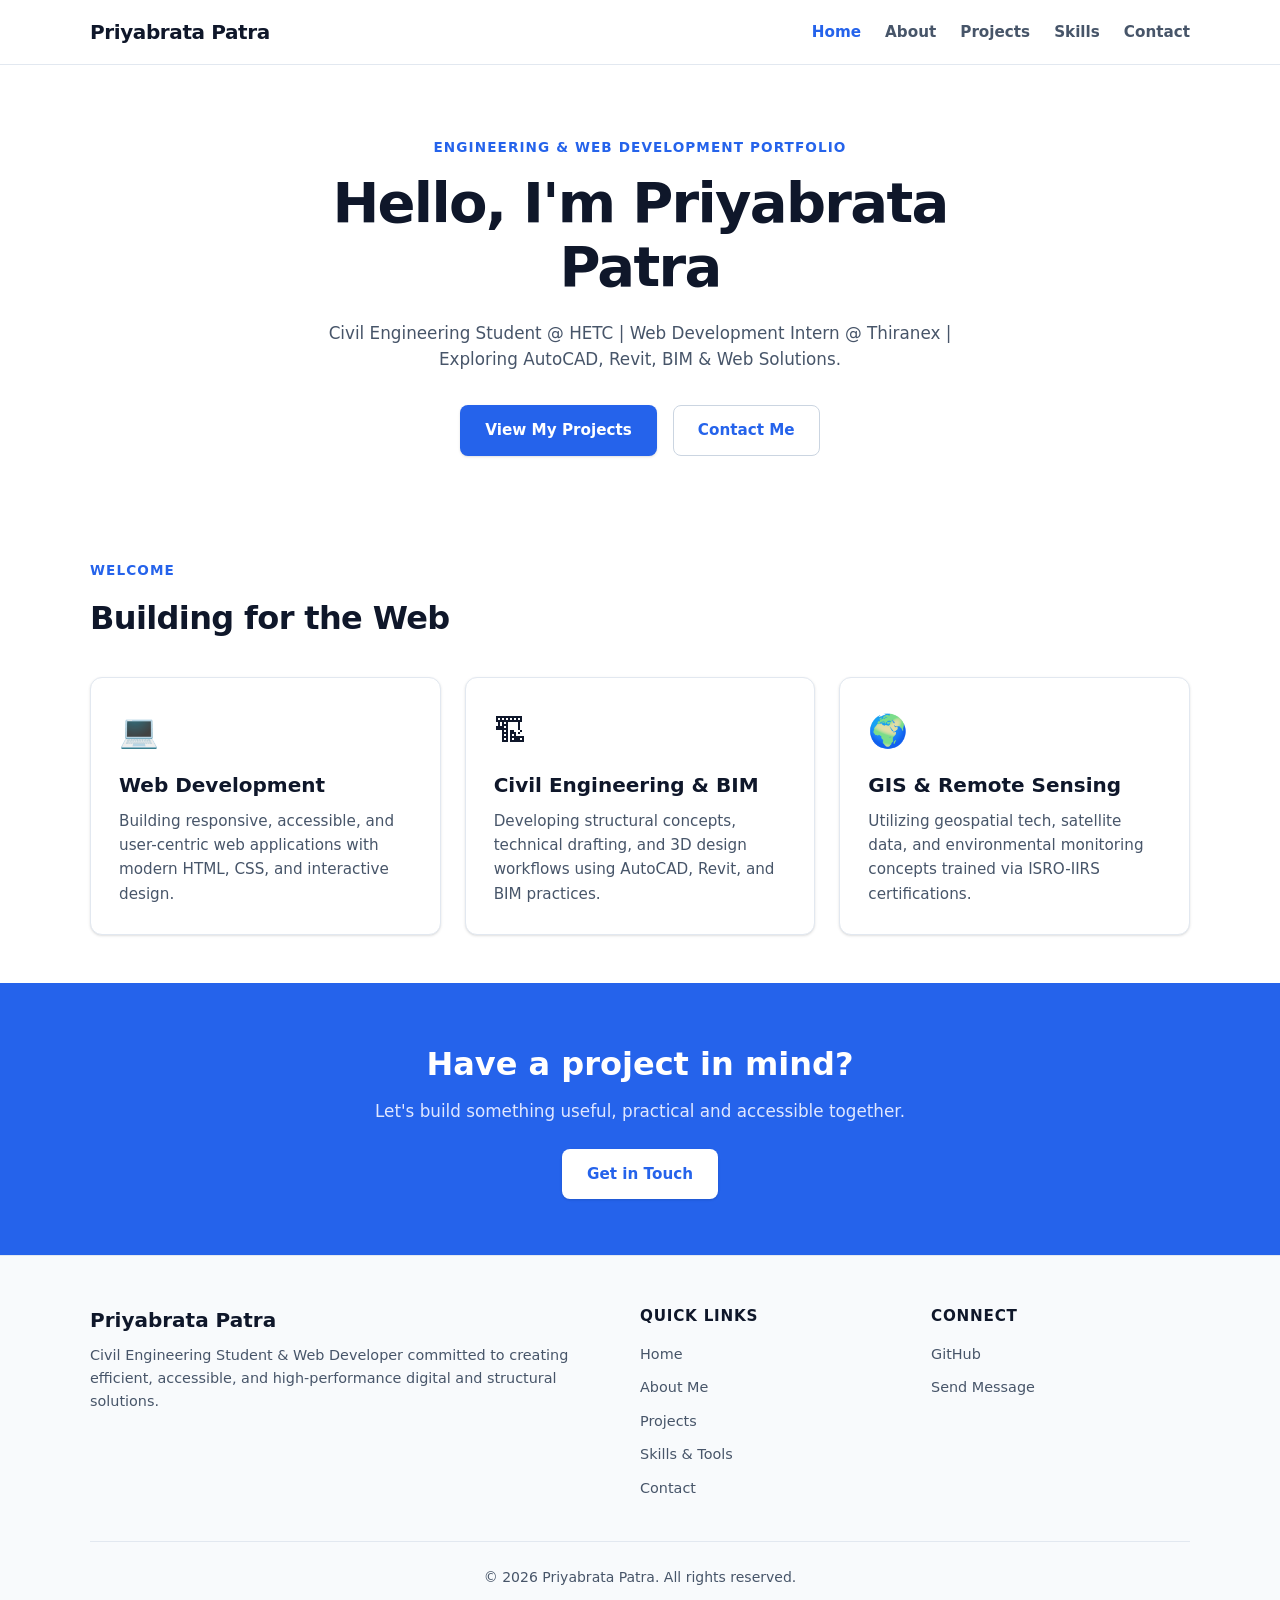
==== commit ab05c2e2: "Revise index.html for SEO and content enhancements Updated SEO meta tags, improved accessibility, an" ====
--- a/index.html
+++ b/index.html
@@ -5,26 +5,33 @@
     <meta charset="UTF-8">
     <meta name="viewport" content="width=device-width, initial-scale=1.0">
 
-    <title>Priyabrata Patra | Web Developer & Civil Engineering Portfolio</title>
-
+    <!-- SEO Meta Tags -->
+    <title>Priyabrata Patra | Civil Engineering & Web Development Portfolio</title>
     <meta name="description"
-        content="Priyabrata Patra's portfolio showcasing accessible, responsive web development projects, civil engineering concepts, and technology solutions.">
-
+        content="Priyabrata Patra is a Civil Engineering Student at HETC and Web Development Intern at Thiranex, specializing in AutoCAD, Revit, BIM, GIS, and modern web solutions.">
+    <meta name="keywords" content="Priyabrata Patra, Portfolio, Civil Engineering, Web Developer, Thiranex, HETC, BIM, AutoCAD, Revit, GIS, ISRO IIRS">
     <meta name="robots" content="index, follow">
     <meta name="author" content="Priyabrata Patra">
-
+    <link rel="canonical" href="https://priyabratacare-source.github.io/portfolio/">
+
+    <!-- Open Graph Meta Tags -->
     <meta property="og:title" content="Priyabrata Patra | Portfolio">
     <meta property="og:description"
-        content="Civil engineering student and web developer building practical digital projects.">
+        content="Civil engineering student and web development intern building modern digital and technical solutions.">
     <meta property="og:type" content="website">
-
+    <meta property="og:url" content="https://priyabratacare-source.github.io/portfolio/">
+    <meta name="theme-color" content="#2563eb">
+
+    <!-- Direct Stylesheet Link -->
     <link rel="stylesheet" href="style.css">
 </head>
 
 <body>
 
+<!-- Accessible Skip Link -->
 <a class="skip-link" href="#main-content">Skip to main content</a>
 
+<!-- ================= HEADER & NAVIGATION ================= -->
 <header class="site-header">
     <nav class="navbar" aria-label="Main navigation">
         <div class="nav-container">
@@ -58,12 +65,14 @@
     </nav>
 </header>
 
+<!-- ================= MAIN CONTENT ================= -->
 <main id="main-content">
 
+    <!-- HERO SECTION (IMAGE DESIGN MATCH) -->
     <section class="hero" aria-labelledby="hero-title">
         <div class="container hero-content">
 
-            <p class="eyebrow">Portfolio &amp; Work Showcase</p>
+            <p class="eyebrow">Engineering &amp; Web Development Portfolio</p>
 
             <h1 id="hero-title">
                 Hello, I'm Priyabrata Patra
@@ -86,12 +95,13 @@
         </div>
     </section>
 
+    <!-- FEATURES / HIGHLIGHTS SECTION -->
     <section class="features section" aria-labelledby="features-title">
         <div class="container">
 
-            <p class="section-label">Core Focus</p>
-
-            <h2 id="features-title">Building for Engineering &amp; the Web</h2>
+            <p class="section-label">Welcome</p>
+
+            <h2 id="features-title">Building for the Web</h2>
 
             <div class="feature-grid">
 
@@ -99,7 +109,7 @@
                     <span class="feature-icon" aria-hidden="true">&#128187;</span>
                     <h3>Web Development</h3>
                     <p>
-                        Gaining practical industry experience through internships and building responsive, semantic, and user-centric web applications.
+                        Building responsive, accessible, and user-centric web applications with modern HTML, CSS, and interactive design.
                     </p>
                 </article>
 
@@ -107,7 +117,7 @@
                     <span class="feature-icon" aria-hidden="true">&#127959;</span>
                     <h3>Civil Engineering &amp; BIM</h3>
                     <p>
-                        Building a foundation in structural concepts, drafting, and modern digital engineering tools like AutoCAD, Revit, and BIM workflows.
+                        Developing structural concepts, technical drafting, and 3D design workflows using AutoCAD, Revit, and BIM practices.
                     </p>
                 </article>
 
@@ -115,7 +125,7 @@
                     <span class="feature-icon" aria-hidden="true">&#127757;</span>
                     <h3>GIS &amp; Remote Sensing</h3>
                     <p>
-                        Exploring geospatial tech, environmental monitoring, and satellite observation through certified ISRO-IIRS learning programs.
+                        Utilizing geospatial tech, satellite data, and environmental monitoring concepts trained via ISRO-IIRS certifications.
                     </p>
                 </article>
 
@@ -124,13 +134,14 @@
         </div>
     </section>
 
+    <!-- CALL TO ACTION -->
     <section class="cta-section" aria-labelledby="cta-title">
         <div class="container">
 
-            <h2 id="cta-title">Interested in collaborating or hiring?</h2>
+            <h2 id="cta-title">Have a project in mind?</h2>
 
             <p>
-                I'm open to web development opportunities, engineering projects, and technical collaborations.
+                Let's build something useful, practical and accessible together.
             </p>
 
             <a class="button primary-button" href="contact.html">
@@ -142,25 +153,46 @@
 
 </main>
 
+<!-- ================= SEO-FRIENDLY & SMOOTH FOOTER ================= -->
 <footer class="site-footer">
-    <div class="container footer-content">
-
-        <p>
-            &copy; 2026 Priyabrata Patra. All rights reserved.
-        </p>
-
-        <nav aria-label="Footer navigation">
-            <ul class="footer-links">
-                <li><a href="about.html">About</a></li>
-                <li><a href="projects.html">Projects</a></li>
-                <li><a href="contact.html">Contact</a></li>
-            </ul>
-        </nav>
+    <div class="container">
+
+        <div class="footer-grid">
+
+            <div class="footer-brand">
+                <h3>Priyabrata Patra</h3>
+                <p>Civil Engineering Student &amp; Web Developer committed to creating efficient, accessible, and high-performance digital and structural solutions.</p>
+            </div>
+
+            <div class="footer-column">
+                <h4>Quick Links</h4>
+                <ul class="footer-links">
+                    <li><a href="index.html">Home</a></li>
+                    <li><a href="about.html">About Me</a></li>
+                    <li><a href="projects.html">Projects</a></li>
+                    <li><a href="skills.html">Skills &amp; Tools</a></li>
+                    <li><a href="contact.html">Contact</a></li>
+                </ul>
+            </div>
+
+            <div class="footer-column">
+                <h4>Connect</h4>
+                <ul class="footer-links">
+                    <li><a href="https://github.com/priyabratacare-source" target="_blank" rel="noopener noreferrer">GitHub</a></li>
+                    <li><a href="contact.html">Send Message</a></li>
+                </ul>
+            </div>
+
+        </div>
+
+        <div class="footer-bottom">
+            <p>&copy; 2026 Priyabrata Patra. All rights reserved.</p>
+        </div>
 
     </div>
 </footer>
 
-<!-- JavaScript for 3-Line Mobile Menu Toggle -->
+<!-- JavaScript for Smooth Mobile Menu Toggle -->
 <script>
     const menuToggle = document.getElementById('menuToggle');
     const mainMenu = document.getElementById('main-menu');
--- a/style.css
+++ b/style.css
@@ -0,0 +1,419 @@
+/* ==========================================================================
+   1. CSS VARIABLES & BASE STYLES
+   ========================================================================== */
+:root {
+    --primary-color: #2563eb;
+    --primary-hover: #1d4ed8;
+    --text-main: #0f172a;
+    --text-muted: #475569;
+    --bg-main: #ffffff;
+    --bg-alt: #f8fafc;
+    --border-color: #e2e8f0;
+    --card-bg: #ffffff;
+    --shadow-sm: 0 1px 3px 0 rgb(0 0 0 / 0.1), 0 1px 2px -1px rgb(0 0 0 / 0.1);
+    --shadow-md: 0 4px 6px -1px rgb(0 0 0 / 0.1), 0 2px 4px -2px rgb(0 0 0 / 0.1);
+    --font-sans: system-ui, -apple-system, BlinkMacSystemFont, "Segoe UI", Roboto, "Helvetica Neue", Arial, sans-serif;
+    --container-max-width: 1140px;
+}
+
+*, *::before, *::after {
+    box-sizing: border-box;
+    margin: 0;
+    padding: 0;
+}
+
+html {
+    scroll-behavior: smooth;
+}
+
+body {
+    font-family: var(--font-sans);
+    background-color: var(--bg-main);
+    color: var(--text-main);
+    line-height: 1.6;
+    display: flex;
+    flex-direction: column;
+    min-height: 100vh;
+}
+
+main {
+    flex: 1;
+}
+
+/* Accessibility Focus Ring & Skip Link */
+a:focus-visible, button:focus-visible, input:focus-visible, textarea:focus-visible {
+    outline: 3px solid var(--primary-color);
+    outline-offset: 3px;
+}
+
+.skip-link {
+    position: absolute;
+    top: -60px;
+    left: 1rem;
+    background: var(--primary-color);
+    color: #ffffff;
+    padding: 0.5rem 1rem;
+    text-decoration: none;
+    font-weight: 600;
+    border-radius: 0 0 4px 4px;
+    z-index: 1000;
+    transition: top 0.2s ease;
+}
+
+.skip-link:focus {
+    top: 0;
+}
+
+.container {
+    width: 100%;
+    max-width: var(--container-max-width);
+    margin: 0 auto;
+    padding: 0 1.25rem;
+}
+
+.section {
+    padding: 3.5rem 0;
+}
+
+.eyebrow, .section-label {
+    font-size: 0.85rem;
+    font-weight: 700;
+    text-transform: uppercase;
+    letter-spacing: 0.08em;
+    color: var(--primary-color);
+    margin-bottom: 0.75rem;
+}
+
+/* ==========================================================================
+   2. SITE HEADER & MOBILE MENU
+   ========================================================================== */
+.site-header {
+    background-color: var(--bg-main);
+    border-bottom: 1px solid var(--border-color);
+    position: sticky;
+    top: 0;
+    z-index: 100;
+}
+
+.nav-container {
+    display: flex;
+    align-items: center;
+    justify-content: space-between;
+    padding: 1rem 1.25rem;
+    max-width: var(--container-max-width);
+    margin: 0 auto;
+    position: relative;
+}
+
+.nav-title a {
+    font-size: 1.25rem;
+    font-weight: 800;
+    color: var(--text-main);
+    text-decoration: none;
+    letter-spacing: -0.02em;
+}
+
+.menu-toggle {
+    display: flex;
+    align-items: center;
+    justify-content: center;
+    background: transparent;
+    border: 1px solid var(--border-color);
+    border-radius: 8px;
+    width: 42px;
+    height: 42px;
+    font-size: 1.25rem;
+    color: var(--text-main);
+    cursor: pointer;
+    transition: all 0.2s ease;
+}
+
+.menu-toggle:hover {
+    background-color: var(--bg-alt);
+    border-color: var(--primary-color);
+}
+
+.nav-menu {
+    display: none;
+    flex-direction: column;
+    position: absolute;
+    top: 100%;
+    left: 0;
+    right: 0;
+    background-color: var(--bg-main);
+    border-bottom: 1px solid var(--border-color);
+    list-style: none;
+    padding: 1.25rem;
+    gap: 1rem;
+    box-shadow: var(--shadow-md);
+}
+
+.nav-menu.is-active {
+    display: flex;
+}
+
+.nav-menu a {
+    text-decoration: none;
+    color: var(--text-muted);
+    font-weight: 600;
+    font-size: 0.95rem;
+    transition: color 0.2s ease;
+}
+
+.nav-menu a:hover,
+.nav-menu a[aria-current="page"] {
+    color: var(--primary-color);
+}
+
+/* ==========================================================================
+   3. HERO SECTION (MATCHED EXACTLY TO IMAGE DESIGN)
+   ========================================================================== */
+.hero {
+    padding: 4.5rem 0 3.5rem;
+    background-color: var(--bg-main);
+    text-align: center;
+}
+
+.hero-content {
+    max-width: 760px;
+    margin: 0 auto;
+    display: flex;
+    flex-direction: column;
+    align-items: center;
+}
+
+.hero h1 {
+    font-size: 2.75rem;
+    font-weight: 800;
+    letter-spacing: -0.03em;
+    line-height: 1.15;
+    color: var(--text-main);
+    margin-bottom: 1.25rem;
+}
+
+.hero-text {
+    font-size: 1.05rem;
+    color: var(--text-muted);
+    max-width: 650px;
+    margin-bottom: 2rem;
+    line-height: 1.6;
+}
+
+.hero-buttons {
+    display: flex;
+    justify-content: center;
+    gap: 1rem;
+    flex-wrap: wrap;
+}
+
+.button {
+    display: inline-block;
+    padding: 0.75rem 1.5rem;
+    border-radius: 8px;
+    font-weight: 600;
+    font-size: 0.95rem;
+    text-decoration: none;
+    text-align: center;
+    transition: all 0.2s ease;
+    border: 1.5px solid transparent;
+}
+
+.primary-button {
+    background-color: var(--primary-color);
+    color: #ffffff;
+    box-shadow: var(--shadow-sm);
+}
+
+.primary-button:hover {
+    background-color: var(--primary-hover);
+    transform: translateY(-1px);
+}
+
+.secondary-button {
+    background-color: #ffffff;
+    color: var(--primary-color);
+    border-color: #cbd5e1;
+}
+
+.secondary-button:hover {
+    border-color: var(--primary-color);
+    background-color: var(--bg-alt);
+    transform: translateY(-1px);
+}
+
+/* ==========================================================================
+   4. FEATURES / HIGHLIGHTS SECTION
+   ========================================================================== */
+.features {
+    padding: 3rem 0;
+}
+
+.features h2 {
+    font-size: 2rem;
+    font-weight: 800;
+    color: var(--text-main);
+    margin-bottom: 2rem;
+    letter-spacing: -0.02em;
+}
+
+.feature-grid {
+    display: grid;
+    grid-template-columns: 1fr;
+    gap: 1.5rem;
+}
+
+.feature-card {
+    background: var(--card-bg);
+    border: 1px solid var(--border-color);
+    border-radius: 12px;
+    padding: 1.75rem;
+    box-shadow: var(--shadow-sm);
+    transition: transform 0.2s ease, border-color 0.2s ease;
+}
+
+.feature-card:hover {
+    transform: translateY(-2px);
+    border-color: var(--primary-color);
+}
+
+.feature-icon {
+    font-size: 2rem;
+    display: block;
+    margin-bottom: 0.75rem;
+}
+
+.feature-card h3 {
+    font-size: 1.25rem;
+    margin-bottom: 0.5rem;
+}
+
+.feature-card p {
+    color: var(--text-muted);
+    font-size: 0.95rem;
+}
+
+/* ==========================================================================
+   5. CALL TO ACTION
+   ========================================================================== */
+.cta-section {
+    background-color: var(--primary-color);
+    color: #ffffff;
+    padding: 3.5rem 0;
+    text-align: center;
+}
+
+.cta-section h2 {
+    color: #ffffff;
+    font-size: 2rem;
+    margin-bottom: 0.5rem;
+}
+
+.cta-section p {
+    color: #e0e7ff;
+    margin-bottom: 1.5rem;
+    font-size: 1.05rem;
+}
+
+.cta-section .primary-button {
+    background-color: #ffffff;
+    color: var(--primary-color);
+}
+
+.cta-section .primary-button:hover {
+    background-color: var(--bg-alt);
+}
+
+/* ==========================================================================
+   6. SEO-FRIENDLY & SMOOTH FOOTER
+   ========================================================================== */
+.site-footer {
+    background-color: var(--bg-alt);
+    border-top: 1px solid var(--border-color);
+    padding: 3rem 0 1.5rem;
+    margin-top: auto;
+}
+
+.footer-grid {
+    display: grid;
+    grid-template-columns: 1fr;
+    gap: 2rem;
+    margin-bottom: 2.5rem;
+}
+
+.footer-brand h3 {
+    font-size: 1.25rem;
+    font-weight: 800;
+    color: var(--text-main);
+    margin-bottom: 0.5rem;
+}
+
+.footer-brand p {
+    font-size: 0.9rem;
+    color: var(--text-muted);
+}
+
+.footer-column h4 {
+    font-size: 0.95rem;
+    font-weight: 700;
+    text-transform: uppercase;
+    letter-spacing: 0.05em;
+    color: var(--text-main);
+    margin-bottom: 0.75rem;
+}
+
+.footer-links {
+    list-style: none;
+    display: flex;
+    flex-direction: column;
+    gap: 0.5rem;
+}
+
+.footer-links a {
+    text-decoration: none;
+    color: var(--text-muted);
+    font-size: 0.9rem;
+    transition: color 0.2s ease;
+}
+
+.footer-links a:hover {
+    color: var(--primary-color);
+}
+
+.footer-bottom {
+    border-top: 1px solid var(--border-color);
+    padding-top: 1.5rem;
+    text-align: center;
+    font-size: 0.875rem;
+    color: var(--text-muted);
+}
+
+/* ==========================================================================
+   7. MEDIA QUERIES (DESKTOP / TABLET)
+   ========================================================================== */
+@media (min-width: 768px) {
+    .menu-toggle {
+        display: none;
+    }
+
+    .nav-menu {
+        display: flex;
+        position: static;
+        flex-direction: row;
+        border-bottom: none;
+        padding: 0;
+        box-shadow: none;
+        gap: 1.5rem;
+    }
+
+    .hero h1 {
+        font-size: 3.5rem;
+    }
+
+    .feature-grid {
+        grid-template-columns: repeat(3, 1fr);
+    }
+
+    .footer-grid {
+        grid-template-columns: 2fr 1fr 1fr;
+    }
+}
